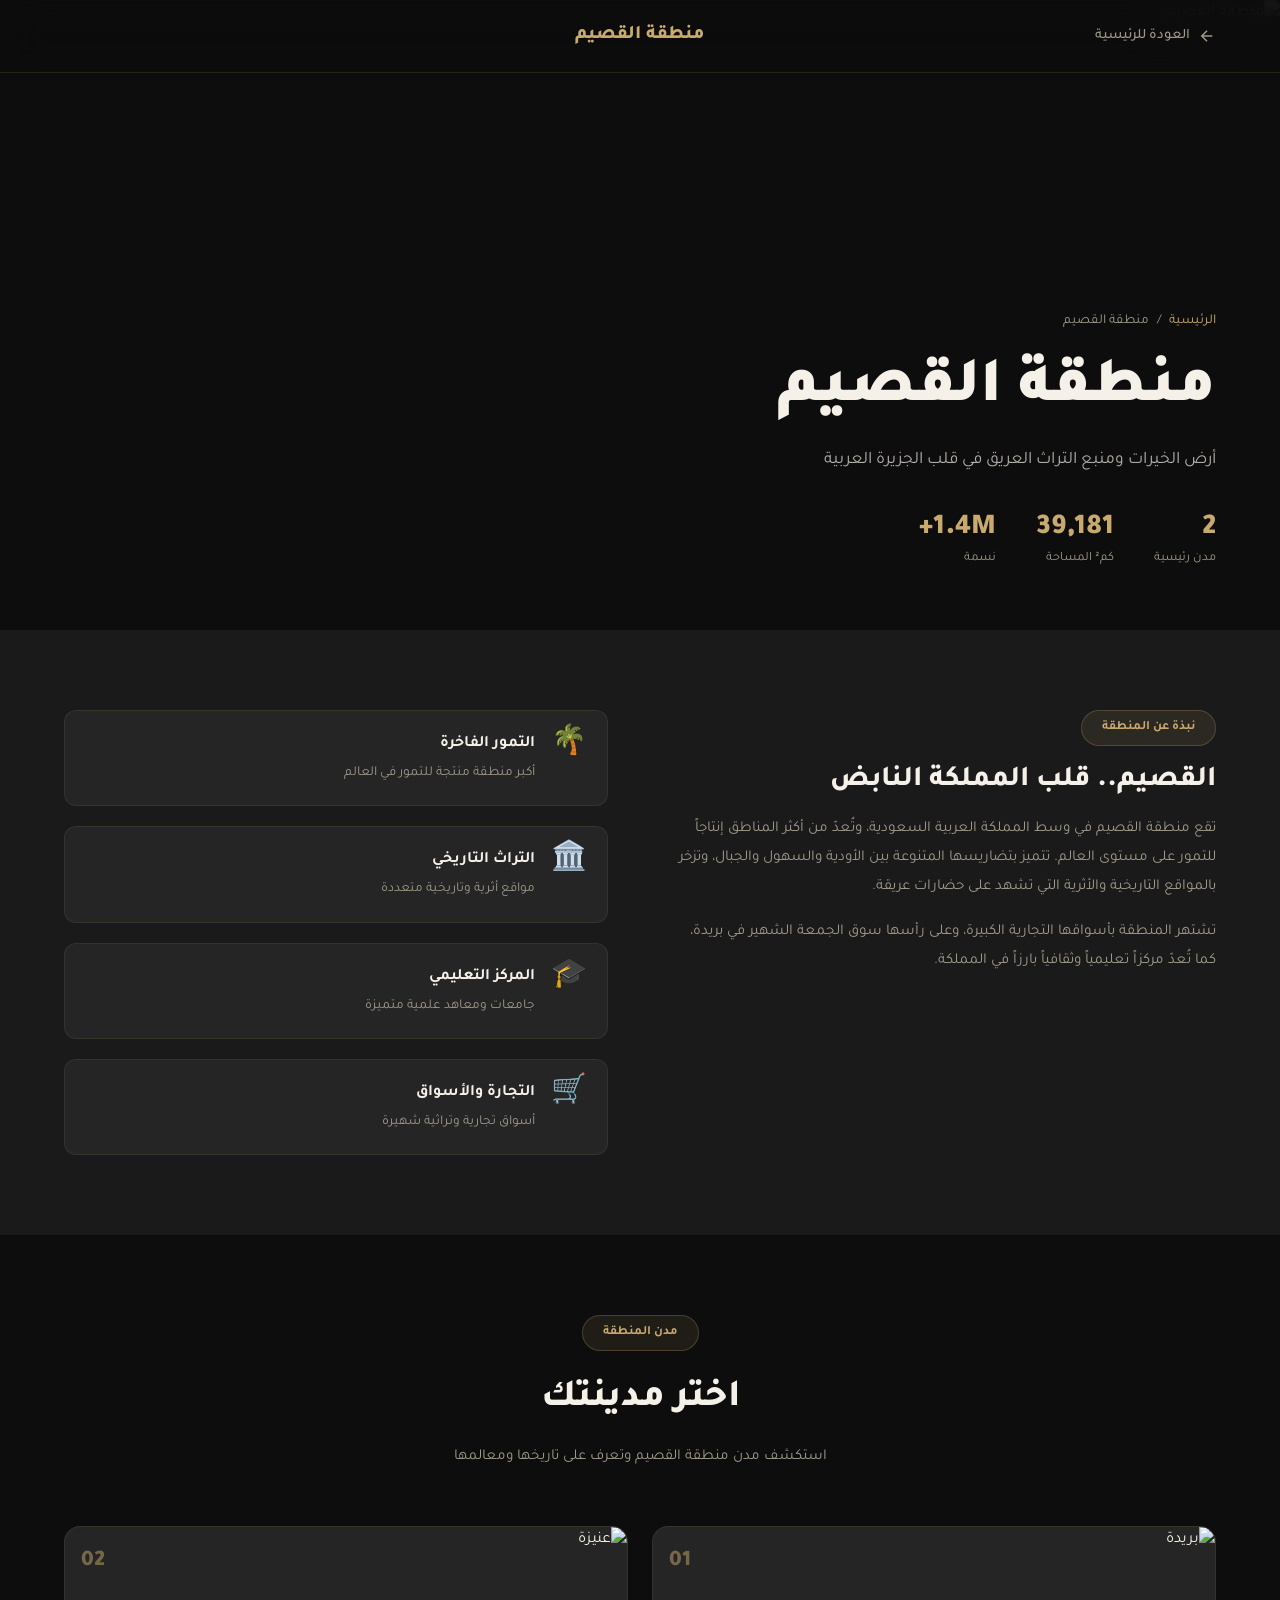
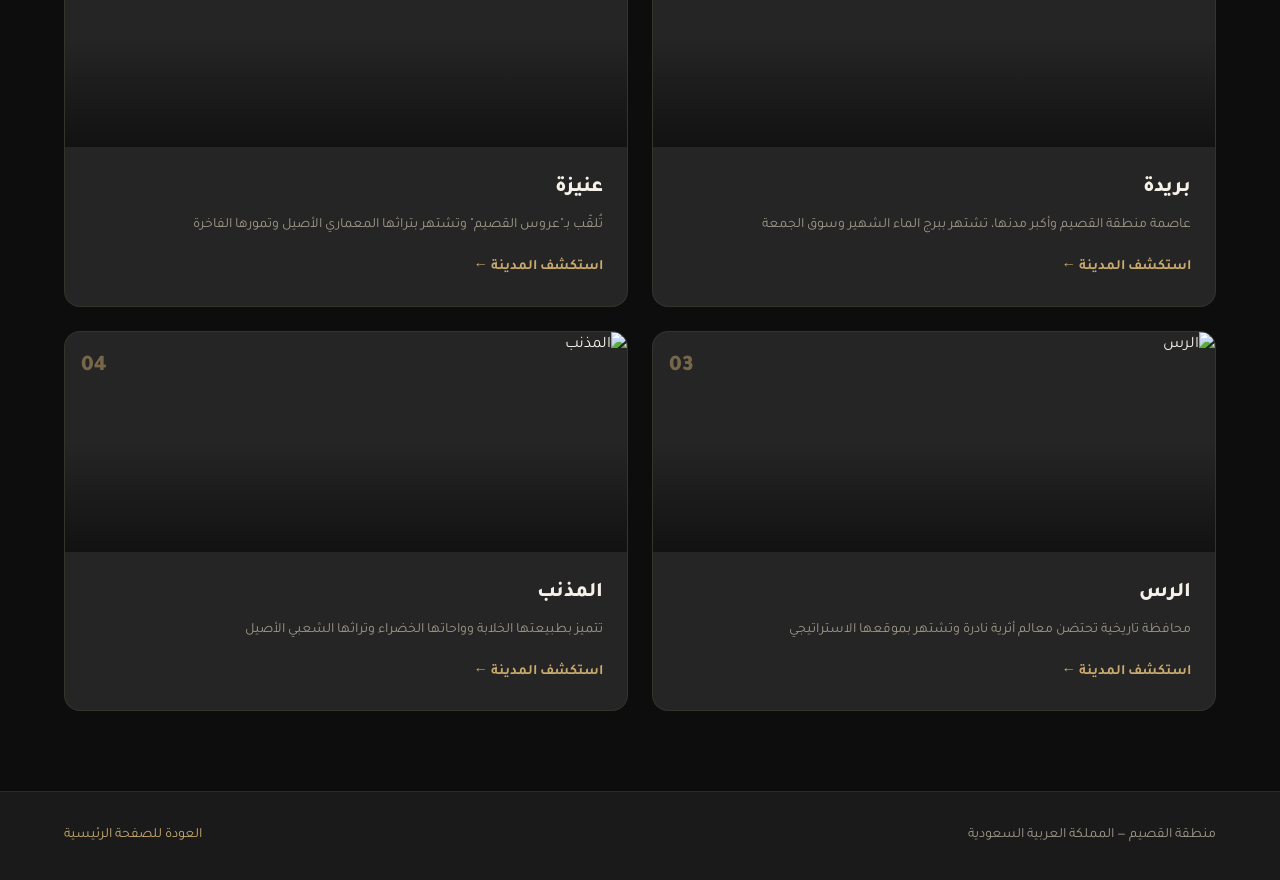
==== index.html @ 9f779dbe "Add files via upload" ====
<!DOCTYPE html>
<html lang="ar" dir="rtl">
<head>
    <meta charset="UTF-8">
    <meta name="viewport" content="width=device-width, initial-scale=1.0">
    <title>منطقة القصيم - مدن القصيم</title>
    <link rel="stylesheet" href="qassim.css">
    <link href="https://fonts.googleapis.com/css2?family=Tajawal:wght@300;400;500;700;800;900&display=swap" rel="stylesheet">
</head>
<body>

    <!-- Header -->
    <header class="site-header">
        <div class="header-content">
            <a href="../index.html" class="back-btn">
                <svg viewBox="0 0 24 24" fill="none" stroke="currentColor" stroke-width="2">
                    <path d="M5 12h14M12 5l7 7-7 7"/>
                </svg>
                العودة للرئيسية
            </a>
            <div class="logo-text">
                <h1>منطقة القصيم</h1>
            </div>
            <div class="header-spacer"></div>
        </div>
    </header>

    <!-- Hero -->
    <section class="region-hero">
        <div class="hero-bg">
            <img src="../images/qassim.jpg" alt="منطقة القصيم">
            <div class="hero-overlay"></div>
        </div>
        <div class="hero-content">
            <div class="breadcrumb">
                <a href="../index.html">الرئيسية</a>
                <span>/</span>
                <span>منطقة القصيم</span>
            </div>
            <h2>منطقة القصيم</h2>
            <p>أرض الخيرات ومنبع التراث العريق في قلب الجزيرة العربية</p>
            <div class="hero-stats">
                <div class="hero-stat">
                    <span class="num">4</span>
                    <span class="label">مدن رئيسية</span>
                </div>
                <div class="hero-stat">
                    <span class="num">58,046</span>
                    <span class="label">كم² المساحة</span>
                </div>
                <div class="hero-stat">
                    <span class="num">1.4M+</span>
                    <span class="label">نسمة</span>
                </div>
            </div>
        </div>
    </section>

    <!-- About Region -->
    <section class="about-region">
        <div class="container">
            <div class="about-content">
                <div class="about-text">
                    <span class="tag">نبذة عن المنطقة</span>
                    <h3>القصيم.. قلب المملكة النابض</h3>
                    <p>تقع منطقة القصيم في وسط المملكة العربية السعودية، وتُعدّ من أكثر المناطق إنتاجاً للتمور على مستوى العالم. تتميز بتضاريسها المتنوعة بين الأودية والسهول والجبال، وتزخر بالمواقع التاريخية والأثرية التي تشهد على حضارات عريقة.</p>
                    <p>تشتهر المنطقة بأسواقها التجارية الكبيرة، وعلى رأسها سوق الجمعة الشهير في بريدة، كما تُعدّ مركزاً تعليمياً وثقافياً بارزاً في المملكة.</p>
                </div>
                <div class="about-features">
                    <div class="feature-item">
                        <div class="feature-icon">🌴</div>
                        <div>
                            <h4>التمور الفاخرة</h4>
                            <p>أكبر منطقة منتجة للتمور في العالم</p>
                        </div>
                    </div>
                    <div class="feature-item">
                        <div class="feature-icon">🏛️</div>
                        <div>
                            <h4>التراث التاريخي</h4>
                            <p>مواقع أثرية وتاريخية متعددة</p>
                        </div>
                    </div>
                    <div class="feature-item">
                        <div class="feature-icon">🎓</div>
                        <div>
                            <h4>المركز التعليمي</h4>
                            <p>جامعات ومعاهد علمية متميزة</p>
                        </div>
                    </div>
                    <div class="feature-item">
                        <div class="feature-icon">🛒</div>
                        <div>
                            <h4>التجارة والأسواق</h4>
                            <p>أسواق تجارية وتراثية شهيرة</p>
                        </div>
                    </div>
                </div>
            </div>
        </div>
    </section>

    <!-- Cities Section -->
    <section class="cities-section">
        <div class="container">
            <div class="section-header">
                <span class="tag">مدن المنطقة</span>
                <h3>اختر مدينتك</h3>
                <p>استكشف مدن منطقة القصيم وتعرف على تاريخها ومعالمها</p>
            </div>
            <div class="cities-grid">

                <!-- بريدة -->
                <a href="buraidah.html" class="city-card">
                    <div class="city-img-wrap">
                        <img src="../images/buraidah.jpg" alt="بريدة">
                        <div class="city-overlay"></div>
                        <div class="city-num">01</div>
                    </div>
                    <div class="city-info">
                        <h4>بريدة</h4>
                        <p>عاصمة منطقة القصيم وأكبر مدنها، تشتهر ببرج الماء الشهير وسوق الجمعة</p>
                        <span class="explore-link">استكشف المدينة ←</span>
                    </div>
                </a>

                <!-- عنيزة -->
                <a href="unaizah.html" class="city-card">
                    <div class="city-img-wrap">
                        <img src="../images/unaizah.jpg" alt="عنيزة">
                        <div class="city-overlay"></div>
                        <div class="city-num">02</div>
                    </div>
                    <div class="city-info">
                        <h4>عنيزة</h4>
                        <p>تُلقّب بـ"عروس القصيم" وتشتهر بتراثها المعماري الأصيل وتمورها الفاخرة</p>
                        <span class="explore-link">استكشف المدينة ←</span>
                    </div>
                </a>

                <!-- الرس -->
                <a href="alrass.html" class="city-card">
                    <div class="city-img-wrap">
                        <img src="../images/alrass.jpg" alt="الرس">
                        <div class="city-overlay"></div>
                        <div class="city-num">03</div>
                    </div>
                    <div class="city-info">
                        <h4>الرس</h4>
                        <p>محافظة تاريخية تحتضن معالم أثرية نادرة وتشتهر بموقعها الاستراتيجي</p>
                        <span class="explore-link">استكشف المدينة ←</span>
                    </div>
                </a>

                <!-- المذنب -->
                <a href="almithnab.html" class="city-card">
                    <div class="city-img-wrap">
                        <img src="../images/almithnab.jpg" alt="المذنب">
                        <div class="city-overlay"></div>
                        <div class="city-num">04</div>
                    </div>
                    <div class="city-info">
                        <h4>المذنب</h4>
                        <p>تتميز بطبيعتها الخلابة وواحاتها الخضراء وتراثها الشعبي الأصيل</p>
                        <span class="explore-link">استكشف المدينة ←</span>
                    </div>
                </a>

            </div>
        </div>
    </section>

    <!-- Footer -->
    <footer class="page-footer">
        <div class="container">
            <p>منطقة القصيم &mdash; المملكة العربية السعودية</p>
            <a href="../index.html">العودة للصفحة الرئيسية</a>
        </div>
    </footer>

    <script src="qassim.js"></script>
</body>
</html>
---- qassim.css ----
/* ===== المتغيرات والأساسيات ===== */
@import url('https://fonts.googleapis.com/css2?family=Tajawal:wght@300;400;500;700;800;900&display=swap');

:root {
    --gold: #c8a96e;
    --gold-light: #e8c98e;
    --gold-dark: #a07840;
    --dark: #0d0d0d;
    --dark-2: #1a1a1a;
    --dark-3: #252525;
    --dark-4: #2e2e2e;
    --text-light: #f5f0e8;
    --text-muted: #a0998a;
    --green: #4a7c59;
    --green-light: #6aad7e;
    --white: #ffffff;
    --shadow: 0 20px 60px rgba(0,0,0,0.4);
    --radius: 16px;
    --transition: all 0.4s cubic-bezier(0.25, 0.8, 0.25, 1);
}

*, *::before, *::after { margin: 0; padding: 0; box-sizing: border-box; }
html { scroll-behavior: smooth; }

body {
    font-family: 'Tajawal', sans-serif;
    background-color: var(--dark);
    color: var(--text-light);
    direction: rtl;
    overflow-x: hidden;
    line-height: 1.7;
}

a { text-decoration: none; color: inherit; }
img { max-width: 100%; display: block; }
.container { max-width: 1200px; margin: 0 auto; padding: 0 24px; }

/* ===== الهيدر ===== */
.site-header {
    position: fixed;
    top: 0; right: 0; left: 0;
    z-index: 1000;
    background: rgba(13,13,13,0.92);
    backdrop-filter: blur(20px);
    border-bottom: 1px solid rgba(200,169,110,0.15);
}

.header-content {
    max-width: 1200px;
    margin: 0 auto;
    padding: 0 24px;
    display: flex;
    align-items: center;
    justify-content: space-between;
    height: 72px;
}

.back-btn {
    display: flex;
    align-items: center;
    gap: 8px;
    color: var(--text-muted);
    font-size: 0.9rem;
    font-weight: 500;
    transition: var(--transition);
}

.back-btn svg {
    width: 18px; height: 18px;
    transform: rotate(180deg);
}

.back-btn:hover { color: var(--gold); }

.logo-text h1 {
    font-size: 1.2rem;
    font-weight: 800;
    color: var(--gold);
}

.header-spacer { width: 120px; }

/* ===== هيرو المنطقة ===== */
.region-hero {
    position: relative;
    min-height: 70vh;
    display: flex;
    align-items: flex-end;
    padding-bottom: 60px;
    overflow: hidden;
}

.hero-bg {
    position: absolute;
    inset: 0;
}

.hero-bg img {
    width: 100%;
    height: 100%;
    object-fit: cover;
}

.hero-overlay {
    position: absolute;
    inset: 0;
    background: linear-gradient(to bottom, rgba(13,13,13,0.3) 0%, rgba(13,13,13,0.85) 100%);
}

.hero-content {
    position: relative;
    z-index: 1;
    max-width: 1200px;
    margin: 0 auto;
    padding: 80px 24px 0;
    width: 100%;
}

.breadcrumb {
    display: flex;
    align-items: center;
    gap: 8px;
    font-size: 0.85rem;
    color: var(--text-muted);
    margin-bottom: 20px;
}

.breadcrumb a { color: var(--gold); }
.breadcrumb a:hover { text-decoration: underline; }

.hero-content h2 {
    font-size: clamp(2.5rem, 5vw, 4rem);
    font-weight: 900;
    color: var(--text-light);
    margin-bottom: 16px;
    line-height: 1.2;
}

.hero-content p {
    font-size: 1.1rem;
    color: rgba(245,240,232,0.7);
    margin-bottom: 40px;
    max-width: 500px;
}

.hero-stats {
    display: flex;
    gap: 40px;
}

.hero-stat {
    display: flex;
    flex-direction: column;
    gap: 4px;
}

.hero-stat .num {
    font-size: 1.8rem;
    font-weight: 900;
    color: var(--gold);
    line-height: 1;
}

.hero-stat .label {
    font-size: 0.8rem;
    color: var(--text-muted);
}

/* ===== عن المنطقة ===== */
.about-region {
    padding: 80px 0;
    background: var(--dark-2);
}

.about-content {
    display: grid;
    grid-template-columns: 1fr 1fr;
    gap: 64px;
    align-items: start;
}

.tag {
    display: inline-block;
    background: rgba(200,169,110,0.1);
    border: 1px solid rgba(200,169,110,0.25);
    color: var(--gold);
    font-size: 0.8rem;
    font-weight: 600;
    padding: 6px 20px;
    border-radius: 50px;
    margin-bottom: 16px;
}

.about-text h3 {
    font-size: 1.8rem;
    font-weight: 800;
    color: var(--text-light);
    margin-bottom: 16px;
    line-height: 1.3;
}

.about-text p {
    font-size: 0.95rem;
    color: var(--text-muted);
    line-height: 1.9;
    margin-bottom: 16px;
}

.about-features {
    display: flex;
    flex-direction: column;
    gap: 20px;
}

.feature-item {
    display: flex;
    align-items: flex-start;
    gap: 16px;
    background: var(--dark-3);
    border: 1px solid rgba(200,169,110,0.1);
    border-radius: 12px;
    padding: 20px;
    transition: var(--transition);
}

.feature-item:hover {
    border-color: rgba(200,169,110,0.3);
    transform: translateX(-4px);
}

.feature-icon {
    font-size: 1.8rem;
    line-height: 1;
    flex-shrink: 0;
}

.feature-item h4 {
    font-size: 1rem;
    font-weight: 700;
    color: var(--text-light);
    margin-bottom: 4px;
}

.feature-item p {
    font-size: 0.85rem;
    color: var(--text-muted);
}

/* ===== قسم المدن ===== */
.cities-section {
    padding: 80px 0;
    background: var(--dark);
}

.section-header {
    text-align: center;
    margin-bottom: 56px;
}

.section-header h3 {
    font-size: clamp(1.6rem, 3vw, 2.4rem);
    font-weight: 800;
    color: var(--text-light);
    margin-bottom: 12px;
}

.section-header p {
    font-size: 0.95rem;
    color: var(--text-muted);
    max-width: 500px;
    margin: 0 auto;
}

.cities-grid {
    display: grid;
    grid-template-columns: repeat(2, 1fr);
    gap: 24px;
}

.city-card {
    background: var(--dark-3);
    border-radius: var(--radius);
    overflow: hidden;
    border: 1px solid rgba(200,169,110,0.1);
    transition: var(--transition);
    display: block;
}

.city-card:hover {
    transform: translateY(-6px);
    border-color: rgba(200,169,110,0.35);
    box-shadow: 0 20px 60px rgba(0,0,0,0.4);
}

.city-img-wrap {
    position: relative;
    height: 220px;
    overflow: hidden;
}

.city-img-wrap img {
    width: 100%;
    height: 100%;
    object-fit: cover;
    transition: transform 0.6s ease;
}

.city-card:hover .city-img-wrap img {
    transform: scale(1.08);
}

.city-overlay {
    position: absolute;
    inset: 0;
    background: linear-gradient(to bottom, transparent 50%, rgba(13,13,13,0.8) 100%);
}

.city-num {
    position: absolute;
    top: 16px;
    left: 16px;
    font-size: 1.4rem;
    font-weight: 900;
    color: rgba(200,169,110,0.5);
    font-family: 'Tajawal', sans-serif;
}

.city-info {
    padding: 24px;
}

.city-info h4 {
    font-size: 1.3rem;
    font-weight: 800;
    color: var(--text-light);
    margin-bottom: 8px;
}

.city-info p {
    font-size: 0.88rem;
    color: var(--text-muted);
    line-height: 1.7;
    margin-bottom: 16px;
}

.explore-link {
    font-size: 0.9rem;
    font-weight: 700;
    color: var(--gold);
    transition: var(--transition);
}

.city-card:hover .explore-link {
    letter-spacing: 0.5px;
}

/* ===== صفحة المدينة الفردية ===== */
.city-hero {
    position: relative;
    min-height: 60vh;
    display: flex;
    align-items: flex-end;
    padding-bottom: 60px;
    overflow: hidden;
}

.city-hero .hero-bg { position: absolute; inset: 0; }
.city-hero .hero-bg img { width: 100%; height: 100%; object-fit: cover; }
.city-hero .hero-overlay {
    position: absolute; inset: 0;
    background: linear-gradient(to bottom, rgba(13,13,13,0.2) 0%, rgba(13,13,13,0.88) 100%);
}

.city-hero-content {
    position: relative;
    z-index: 1;
    max-width: 1200px;
    margin: 0 auto;
    padding: 80px 24px 0;
    width: 100%;
}

.city-hero-content h2 {
    font-size: clamp(2.5rem, 5vw, 4.5rem);
    font-weight: 900;
    color: var(--text-light);
    margin-bottom: 12px;
}

.city-hero-content .subtitle {
    font-size: 1.1rem;
    color: rgba(245,240,232,0.65);
    margin-bottom: 32px;
}

.city-tags {
    display: flex;
    flex-wrap: wrap;
    gap: 10px;
}

.city-tag-item {
    background: rgba(200,169,110,0.15);
    border: 1px solid rgba(200,169,110,0.3);
    color: var(--gold);
    font-size: 0.82rem;
    font-weight: 600;
    padding: 6px 16px;
    border-radius: 50px;
}

/* ===== محتوى المدينة ===== */
.city-content {
    padding: 80px 0;
    background: var(--dark-2);
}

.content-grid {
    display: grid;
    grid-template-columns: 2fr 1fr;
    gap: 48px;
    align-items: start;
}

.content-main h3 {
    font-size: 1.6rem;
    font-weight: 800;
    color: var(--text-light);
    margin-bottom: 16px;
    padding-bottom: 16px;
    border-bottom: 1px solid rgba(200,169,110,0.15);
}

.content-main p {
    font-size: 0.95rem;
    color: var(--text-muted);
    line-height: 1.9;
    margin-bottom: 20px;
}

.info-card {
    background: var(--dark-3);
    border: 1px solid rgba(200,169,110,0.12);
    border-radius: var(--radius);
    padding: 28px;
    margin-bottom: 20px;
}

.info-card h4 {
    font-size: 1rem;
    font-weight: 700;
    color: var(--gold);
    margin-bottom: 16px;
    display: flex;
    align-items: center;
    gap: 8px;
}

.info-row {
    display: flex;
    justify-content: space-between;
    align-items: center;
    padding: 10px 0;
    border-bottom: 1px solid rgba(255,255,255,0.05);
    font-size: 0.88rem;
}

.info-row:last-child { border-bottom: none; }
.info-row .label { color: var(--text-muted); }
.info-row .value { color: var(--text-light); font-weight: 600; }

/* ===== معالم المدينة ===== */
.landmarks-section {
    padding: 80px 0;
    background: var(--dark);
}

.landmarks-grid {
    display: grid;
    grid-template-columns: repeat(3, 1fr);
    gap: 20px;
}

.landmark-card {
    background: var(--dark-3);
    border: 1px solid rgba(200,169,110,0.1);
    border-radius: 12px;
    padding: 24px;
    transition: var(--transition);
    text-align: center;
}

.landmark-card:hover {
    border-color: rgba(200,169,110,0.3);
    transform: translateY(-4px);
}

.landmark-icon {
    font-size: 2.4rem;
    margin-bottom: 12px;
}

.landmark-card h5 {
    font-size: 1rem;
    font-weight: 700;
    color: var(--text-light);
    margin-bottom: 8px;
}

.landmark-card p {
    font-size: 0.82rem;
    color: var(--text-muted);
    line-height: 1.6;
}

/* ===== الفوتر ===== */
.page-footer {
    background: var(--dark-2);
    border-top: 1px solid rgba(200,169,110,0.1);
    padding: 32px 0;
}

.page-footer .container {
    display: flex;
    align-items: center;
    justify-content: space-between;
}

.page-footer p {
    font-size: 0.88rem;
    color: var(--text-muted);
}

.page-footer a {
    font-size: 0.88rem;
    color: var(--gold);
    transition: var(--transition);
}

.page-footer a:hover { text-decoration: underline; }

/* ===== التجاوب ===== */
@media (max-width: 900px) {
    .about-content { grid-template-columns: 1fr; gap: 40px; }
    .cities-grid { grid-template-columns: 1fr; }
    .content-grid { grid-template-columns: 1fr; }
    .landmarks-grid { grid-template-columns: repeat(2, 1fr); }
}

@media (max-width: 600px) {
    .hero-stats { gap: 24px; }
    .landmarks-grid { grid-template-columns: 1fr; }
    .page-footer .container { flex-direction: column; gap: 12px; text-align: center; }
}
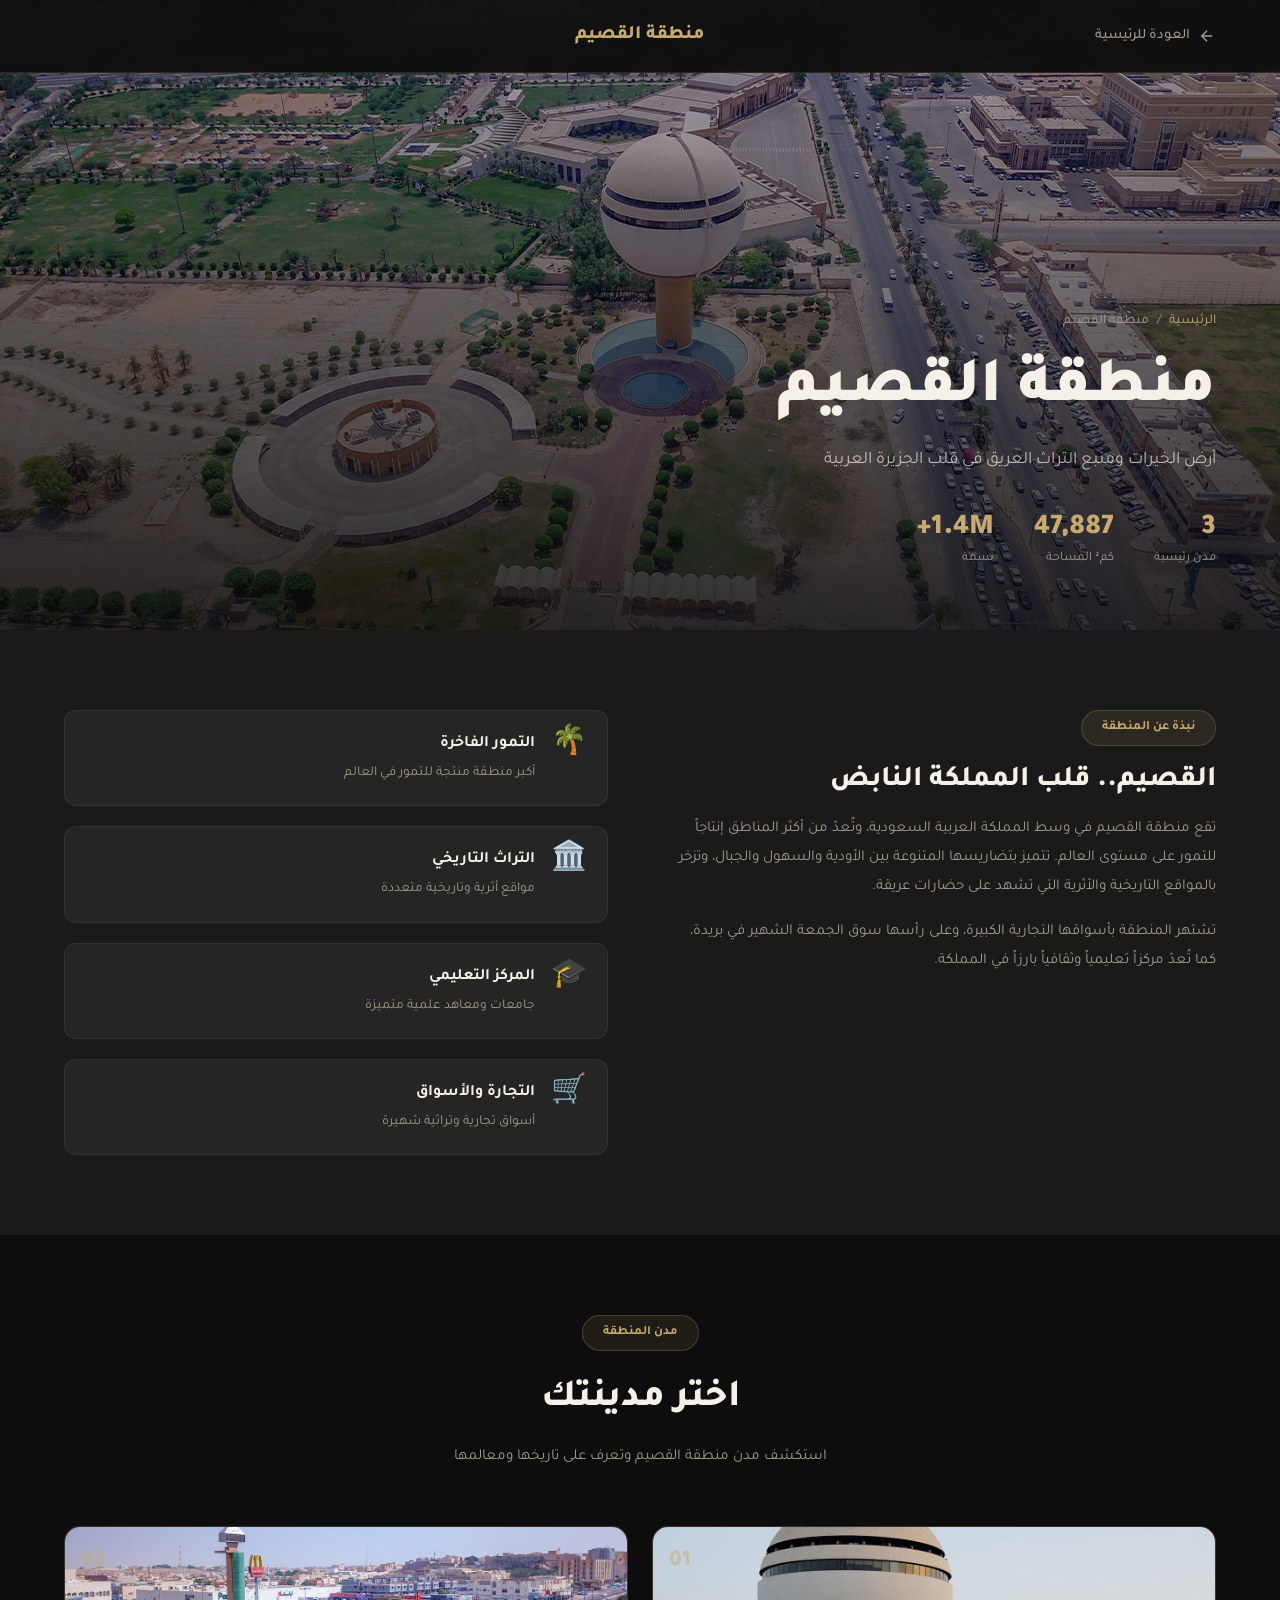
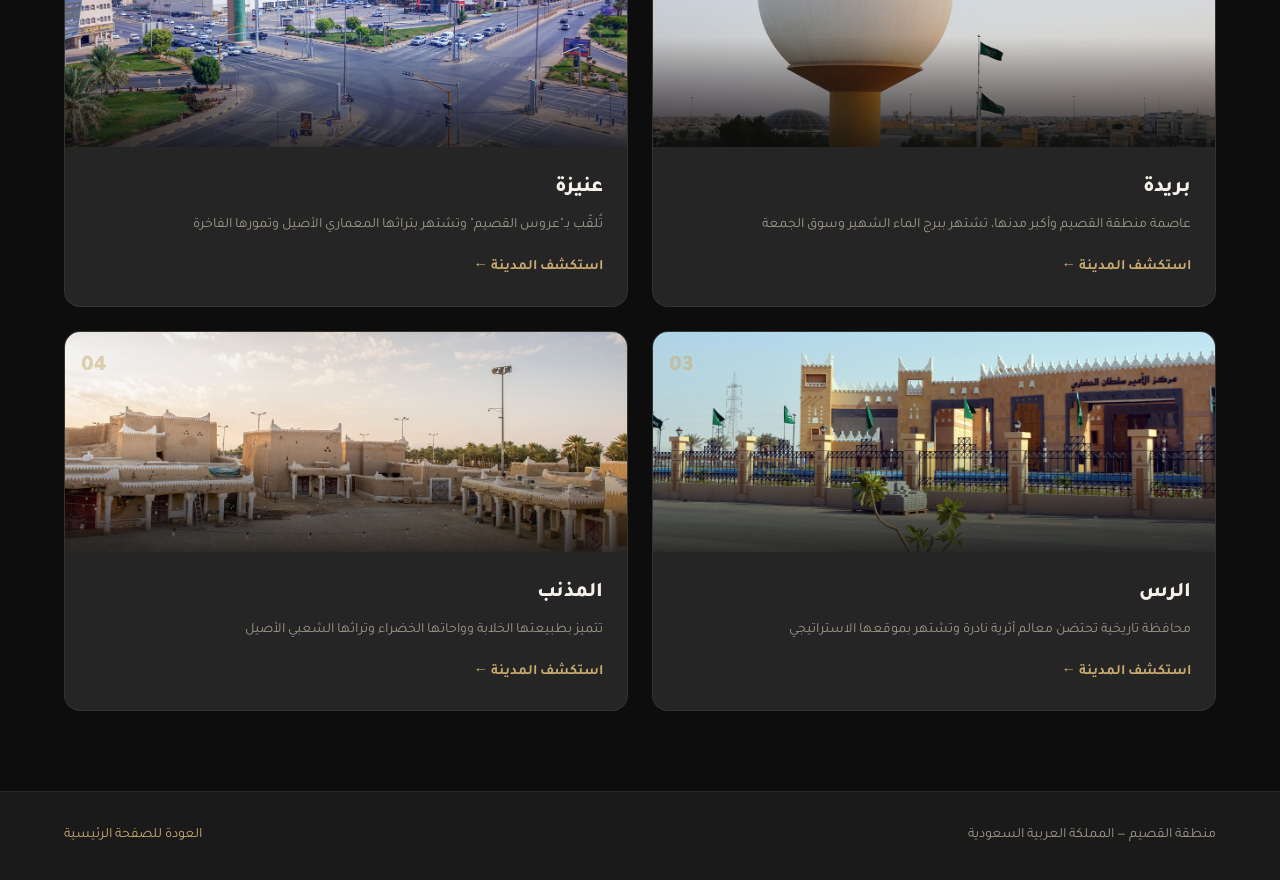
==== commit 72daf78b: "Update index.html" ====
--- a/index.html
+++ b/index.html
@@ -12,7 +12,7 @@
     <!-- Header -->
     <header class="site-header">
         <div class="header-content">
-            <a href="../index.html" class="back-btn">
+            <a href="index.html" class="back-btn">
                 <svg viewBox="0 0 24 24" fill="none" stroke="currentColor" stroke-width="2">
                     <path d="M5 12h14M12 5l7 7-7 7"/>
                 </svg>
@@ -28,12 +28,12 @@
     <!-- Hero -->
     <section class="region-hero">
         <div class="hero-bg">
-            <img src="../images/qassim.jpg" alt="منطقة القصيم">
+            <img src="qassim.jpg" alt="منطقة القصيم">
             <div class="hero-overlay"></div>
         </div>
         <div class="hero-content">
             <div class="breadcrumb">
-                <a href="../index.html">الرئيسية</a>
+                <a href="index.html">الرئيسية</a>
                 <span>/</span>
                 <span>منطقة القصيم</span>
             </div>
@@ -113,7 +113,7 @@
                 <!-- بريدة -->
                 <a href="buraidah.html" class="city-card">
                     <div class="city-img-wrap">
-                        <img src="../images/buraidah.jpg" alt="بريدة">
+                        <img src="buraidah.jpg" alt="بريدة">
                         <div class="city-overlay"></div>
                         <div class="city-num">01</div>
                     </div>
@@ -127,7 +127,7 @@
                 <!-- عنيزة -->
                 <a href="unaizah.html" class="city-card">
                     <div class="city-img-wrap">
-                        <img src="../images/unaizah.jpg" alt="عنيزة">
+                        <img src="unaizah.jpg" alt="عنيزة">
                         <div class="city-overlay"></div>
                         <div class="city-num">02</div>
                     </div>
@@ -141,7 +141,7 @@
                 <!-- الرس -->
                 <a href="alrass.html" class="city-card">
                     <div class="city-img-wrap">
-                        <img src="../images/alrass.jpg" alt="الرس">
+                        <img src="alrass.jpg" alt="الرس">
                         <div class="city-overlay"></div>
                         <div class="city-num">03</div>
                     </div>
@@ -155,7 +155,7 @@
                 <!-- المذنب -->
                 <a href="almithnab.html" class="city-card">
                     <div class="city-img-wrap">
-                        <img src="../images/almithnab.jpg" alt="المذنب">
+                        <img src="almithnab.jpg" alt="المذنب">
                         <div class="city-overlay"></div>
                         <div class="city-num">04</div>
                     </div>
@@ -174,7 +174,7 @@
     <footer class="page-footer">
         <div class="container">
             <p>منطقة القصيم &mdash; المملكة العربية السعودية</p>
-            <a href="../index.html">العودة للصفحة الرئيسية</a>
+            <a href="index.html">العودة للصفحة الرئيسية</a>
         </div>
     </footer>
 
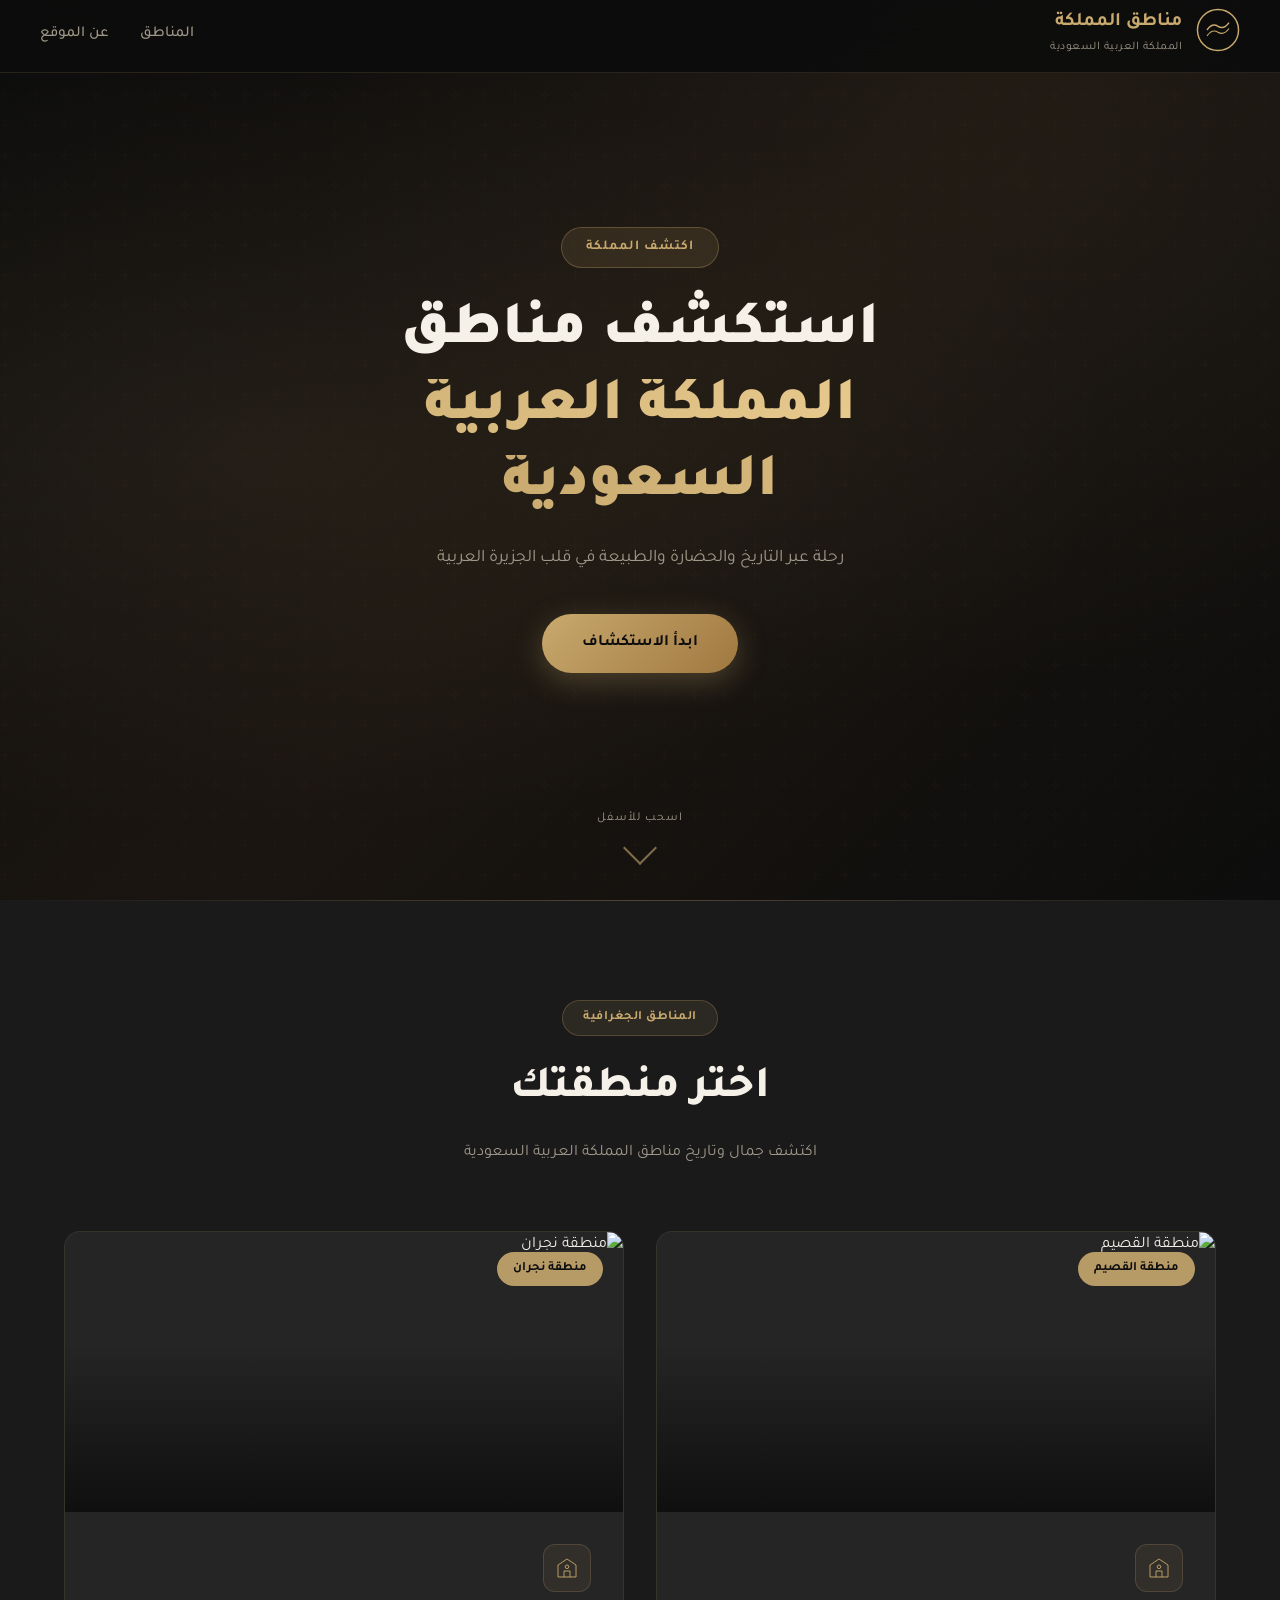
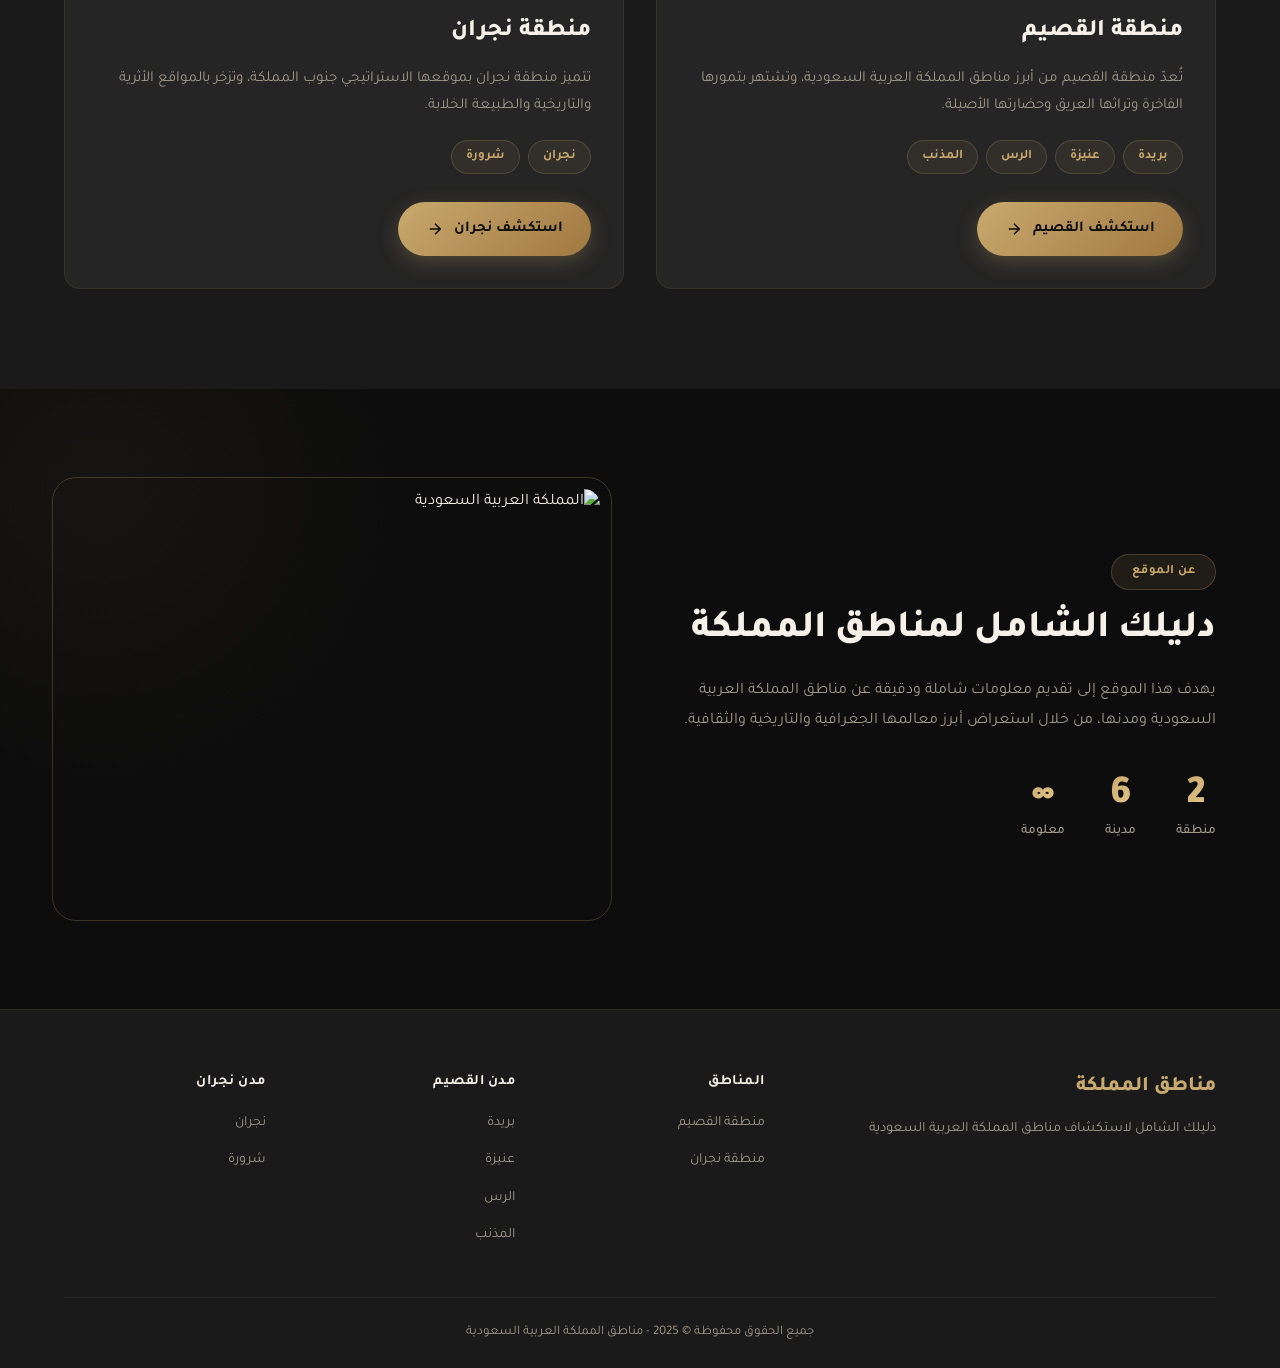
==== commit 74204ee8: "Add files via upload" ====
--- a/index.html
+++ b/index.html
@@ -3,181 +3,197 @@
 <head>
     <meta charset="UTF-8">
     <meta name="viewport" content="width=device-width, initial-scale=1.0">
-    <title>منطقة القصيم - مدن القصيم</title>
-    <link rel="stylesheet" href="qassim.css">
+    <title>مناطق المملكة العربية السعودية</title>
+    <link rel="stylesheet" href="style.css">
     <link href="https://fonts.googleapis.com/css2?family=Tajawal:wght@300;400;500;700;800;900&display=swap" rel="stylesheet">
 </head>
 <body>
 
     <!-- Header -->
     <header class="site-header">
-        <div class="header-content">
-            <a href="index.html" class="back-btn">
-                <svg viewBox="0 0 24 24" fill="none" stroke="currentColor" stroke-width="2">
-                    <path d="M5 12h14M12 5l7 7-7 7"/>
-                </svg>
-                العودة للرئيسية
-            </a>
-            <div class="logo-text">
-                <h1>منطقة القصيم</h1>
+        <div class="header-overlay">
+            <div class="header-content">
+                <div class="logo-area">
+                    <div class="logo-icon">
+                        <svg viewBox="0 0 60 60" fill="none" xmlns="http://www.w3.org/2000/svg">
+                            <circle cx="30" cy="30" r="28" stroke="#c8a96e" stroke-width="2"/>
+                            <path d="M15 30 Q22 20 30 25 Q38 30 45 20" stroke="#c8a96e" stroke-width="2" fill="none"/>
+                            <path d="M15 38 Q22 28 30 33 Q38 38 45 28" stroke="#c8a96e" stroke-width="1.5" fill="none"/>
+                        </svg>
+                    </div>
+                    <div class="logo-text">
+                        <h1>مناطق المملكة</h1>
+                        <span>المملكة العربية السعودية</span>
+                    </div>
+                </div>
+                <nav class="main-nav">
+                    <a href="#regions">المناطق</a>
+                    <a href="#about">عن الموقع</a>
+                </nav>
             </div>
-            <div class="header-spacer"></div>
         </div>
     </header>
 
-    <!-- Hero -->
-    <section class="region-hero">
-        <div class="hero-bg">
-            <img src="qassim.jpg" alt="منطقة القصيم">
-            <div class="hero-overlay"></div>
+    <!-- Hero Section -->
+    <section class="hero">
+        <div class="hero-bg"></div>
+        <div class="hero-content">
+            <div class="hero-badge">اكتشف المملكة</div>
+            <h2 class="hero-title">استكشف مناطق<br><span class="highlight">المملكة العربية السعودية</span></h2>
+            <p class="hero-subtitle">رحلة عبر التاريخ والحضارة والطبيعة في قلب الجزيرة العربية</p>
+            <a href="#regions" class="hero-btn">ابدأ الاستكشاف</a>
         </div>
-        <div class="hero-content">
-            <div class="breadcrumb">
-                <a href="index.html">الرئيسية</a>
-                <span>/</span>
-                <span>منطقة القصيم</span>
+        <div class="hero-scroll">
+            <span>اسحب للأسفل</span>
+            <div class="scroll-arrow"></div>
+        </div>
+    </section>
+
+    <!-- Regions Section -->
+    <section class="regions-section" id="regions">
+        <div class="container">
+            <div class="section-header">
+                <span class="section-tag">المناطق الجغرافية</span>
+                <h2>اختر منطقتك</h2>
+                <p>اكتشف جمال وتاريخ مناطق المملكة العربية السعودية</p>
             </div>
-            <h2>منطقة القصيم</h2>
-            <p>أرض الخيرات ومنبع التراث العريق في قلب الجزيرة العربية</p>
-            <div class="hero-stats">
-                <div class="hero-stat">
-                    <span class="num">4</span>
-                    <span class="label">مدن رئيسية</span>
+
+            <div class="regions-grid">
+
+                <!-- القصيم -->
+                <div class="region-card" id="qassim-card">
+                    <div class="card-image-wrapper">
+                        <img src="images/qassim.jpg" alt="منطقة القصيم" class="card-image">
+                        <div class="card-overlay"></div>
+                        <div class="region-badge">منطقة القصيم</div>
+                    </div>
+                    <div class="card-body">
+                        <div class="card-icon">
+                            <svg viewBox="0 0 40 40" fill="none">
+                                <path d="M20 5 L35 15 L35 35 L5 35 L5 15 Z" stroke="#c8a96e" stroke-width="1.5" fill="none"/>
+                                <path d="M15 35 L15 25 L25 25 L25 35" stroke="#c8a96e" stroke-width="1.5" fill="none"/>
+                                <circle cx="20" cy="18" r="3" stroke="#c8a96e" stroke-width="1.5" fill="none"/>
+                            </svg>
+                        </div>
+                        <h3>منطقة القصيم</h3>
+                        <p>تُعدّ منطقة القصيم من أبرز مناطق المملكة العربية السعودية، وتشتهر بتمورها الفاخرة وتراثها العريق وحضارتها الأصيلة.</p>
+                        <div class="cities-preview">
+                            <span class="city-tag">بريدة</span>
+                            <span class="city-tag">عنيزة</span>
+                            <span class="city-tag">الرس</span>
+                            <span class="city-tag">المذنب</span>
+                        </div>
+                        <a href="qassim/index.html" class="card-btn">
+                            استكشف القصيم
+                            <svg viewBox="0 0 24 24" fill="none" stroke="currentColor" stroke-width="2">
+                                <path d="M19 12H5M12 5l-7 7 7 7"/>
+                            </svg>
+                        </a>
+                    </div>
                 </div>
-                <div class="hero-stat">
-                    <span class="num">58,046</span>
-                    <span class="label">كم² المساحة</span>
+
+                <!-- نجران -->
+                <div class="region-card" id="najran-card">
+                    <div class="card-image-wrapper">
+                        <img src="images/najran_region.jpg" alt="منطقة نجران" class="card-image">
+                        <div class="card-overlay"></div>
+                        <div class="region-badge">منطقة نجران</div>
+                    </div>
+                    <div class="card-body">
+                        <div class="card-icon">
+                            <svg viewBox="0 0 40 40" fill="none">
+                                <path d="M20 5 L35 15 L35 35 L5 35 L5 15 Z" stroke="#c8a96e" stroke-width="1.5" fill="none"/>
+                                <path d="M15 35 L15 25 L25 25 L25 35" stroke="#c8a96e" stroke-width="1.5" fill="none"/>
+                                <circle cx="20" cy="18" r="3" stroke="#c8a96e" stroke-width="1.5" fill="none"/>
+                            </svg>
+                        </div>
+                        <h3>منطقة نجران</h3>
+                        <p>تتميز منطقة نجران بموقعها الاستراتيجي جنوب المملكة، وتزخر بالمواقع الأثرية والتاريخية والطبيعة الخلابة.</p>
+                        <div class="cities-preview">
+                            <span class="city-tag">نجران</span>
+                            <span class="city-tag">شرورة</span>
+                        </div>
+                        <a href="najran/index.html" class="card-btn">
+                            استكشف نجران
+                            <svg viewBox="0 0 24 24" fill="none" stroke="currentColor" stroke-width="2">
+                                <path d="M19 12H5M12 5l-7 7 7 7"/>
+                            </svg>
+                        </a>
+                    </div>
                 </div>
-                <div class="hero-stat">
-                    <span class="num">1.4M+</span>
-                    <span class="label">نسمة</span>
+
+            </div>
+        </div>
+    </section>
+
+    <!-- About Section -->
+    <section class="about-section" id="about">
+        <div class="container">
+            <div class="about-grid">
+                <div class="about-text">
+                    <span class="section-tag">عن الموقع</span>
+                    <h2>دليلك الشامل لمناطق المملكة</h2>
+                    <p>يهدف هذا الموقع إلى تقديم معلومات شاملة ودقيقة عن مناطق المملكة العربية السعودية ومدنها، من خلال استعراض أبرز معالمها الجغرافية والتاريخية والثقافية.</p>
+                    <div class="stats-row">
+                        <div class="stat-item">
+                            <span class="stat-num">2</span>
+                            <span class="stat-label">منطقة</span>
+                        </div>
+                        <div class="stat-item">
+                            <span class="stat-num">6</span>
+                            <span class="stat-label">مدينة</span>
+                        </div>
+                        <div class="stat-item">
+                            <span class="stat-num">∞</span>
+                            <span class="stat-label">معلومة</span>
+                        </div>
+                    </div>
+                </div>
+                <div class="about-image">
+                    <img src="images/buraidah.jpg" alt="المملكة العربية السعودية">
+                    <div class="image-frame"></div>
                 </div>
             </div>
         </div>
     </section>
 
-    <!-- About Region -->
-    <section class="about-region">
+    <!-- Footer -->
+    <footer class="site-footer">
         <div class="container">
-            <div class="about-content">
-                <div class="about-text">
-                    <span class="tag">نبذة عن المنطقة</span>
-                    <h3>القصيم.. قلب المملكة النابض</h3>
-                    <p>تقع منطقة القصيم في وسط المملكة العربية السعودية، وتُعدّ من أكثر المناطق إنتاجاً للتمور على مستوى العالم. تتميز بتضاريسها المتنوعة بين الأودية والسهول والجبال، وتزخر بالمواقع التاريخية والأثرية التي تشهد على حضارات عريقة.</p>
-                    <p>تشتهر المنطقة بأسواقها التجارية الكبيرة، وعلى رأسها سوق الجمعة الشهير في بريدة، كما تُعدّ مركزاً تعليمياً وثقافياً بارزاً في المملكة.</p>
+            <div class="footer-content">
+                <div class="footer-brand">
+                    <h3>مناطق المملكة</h3>
+                    <p>دليلك الشامل لاستكشاف مناطق المملكة العربية السعودية</p>
                 </div>
-                <div class="about-features">
-                    <div class="feature-item">
-                        <div class="feature-icon">🌴</div>
-                        <div>
-                            <h4>التمور الفاخرة</h4>
-                            <p>أكبر منطقة منتجة للتمور في العالم</p>
-                        </div>
-                    </div>
-                    <div class="feature-item">
-                        <div class="feature-icon">🏛️</div>
-                        <div>
-                            <h4>التراث التاريخي</h4>
-                            <p>مواقع أثرية وتاريخية متعددة</p>
-                        </div>
-                    </div>
-                    <div class="feature-item">
-                        <div class="feature-icon">🎓</div>
-                        <div>
-                            <h4>المركز التعليمي</h4>
-                            <p>جامعات ومعاهد علمية متميزة</p>
-                        </div>
-                    </div>
-                    <div class="feature-item">
-                        <div class="feature-icon">🛒</div>
-                        <div>
-                            <h4>التجارة والأسواق</h4>
-                            <p>أسواق تجارية وتراثية شهيرة</p>
-                        </div>
-                    </div>
+                <div class="footer-links">
+                    <h4>المناطق</h4>
+                    <ul>
+                        <li><a href="qassim/index.html">منطقة القصيم</a></li>
+                        <li><a href="najran/index.html">منطقة نجران</a></li>
+                    </ul>
+                </div>
+                <div class="footer-links">
+                    <h4>مدن القصيم</h4>
+                    <ul>
+                        <li><a href="qassim/buraidah.html">بريدة</a></li>
+                        <li><a href="qassim/unaizah.html">عنيزة</a></li>
+                        <li><a href="qassim/alrass.html">الرس</a></li>
+                        <li><a href="qassim/almithnab.html">المذنب</a></li>
+                    </ul>
+                </div>
+                <div class="footer-links">
+                    <h4>مدن نجران</h4>
+                    <ul>
+                        <li><a href="najran/najran-city.html">نجران</a></li>
+                        <li><a href="najran/sharurah.html">شرورة</a></li>
+                    </ul>
                 </div>
             </div>
-        </div>
-    </section>
-
-    <!-- Cities Section -->
-    <section class="cities-section">
-        <div class="container">
-            <div class="section-header">
-                <span class="tag">مدن المنطقة</span>
-                <h3>اختر مدينتك</h3>
-                <p>استكشف مدن منطقة القصيم وتعرف على تاريخها ومعالمها</p>
+            <div class="footer-bottom">
+                <p>جميع الحقوق محفوظة &copy; 2025 - مناطق المملكة العربية السعودية</p>
             </div>
-            <div class="cities-grid">
-
-                <!-- بريدة -->
-                <a href="buraidah.html" class="city-card">
-                    <div class="city-img-wrap">
-                        <img src="buraidah.jpg" alt="بريدة">
-                        <div class="city-overlay"></div>
-                        <div class="city-num">01</div>
-                    </div>
-                    <div class="city-info">
-                        <h4>بريدة</h4>
-                        <p>عاصمة منطقة القصيم وأكبر مدنها، تشتهر ببرج الماء الشهير وسوق الجمعة</p>
-                        <span class="explore-link">استكشف المدينة ←</span>
-                    </div>
-                </a>
-
-                <!-- عنيزة -->
-                <a href="unaizah.html" class="city-card">
-                    <div class="city-img-wrap">
-                        <img src="unaizah.jpg" alt="عنيزة">
-                        <div class="city-overlay"></div>
-                        <div class="city-num">02</div>
-                    </div>
-                    <div class="city-info">
-                        <h4>عنيزة</h4>
-                        <p>تُلقّب بـ"عروس القصيم" وتشتهر بتراثها المعماري الأصيل وتمورها الفاخرة</p>
-                        <span class="explore-link">استكشف المدينة ←</span>
-                    </div>
-                </a>
-
-                <!-- الرس -->
-                <a href="alrass.html" class="city-card">
-                    <div class="city-img-wrap">
-                        <img src="alrass.jpg" alt="الرس">
-                        <div class="city-overlay"></div>
-                        <div class="city-num">03</div>
-                    </div>
-                    <div class="city-info">
-                        <h4>الرس</h4>
-                        <p>محافظة تاريخية تحتضن معالم أثرية نادرة وتشتهر بموقعها الاستراتيجي</p>
-                        <span class="explore-link">استكشف المدينة ←</span>
-                    </div>
-                </a>
-
-                <!-- المذنب -->
-                <a href="almithnab.html" class="city-card">
-                    <div class="city-img-wrap">
-                        <img src="almithnab.jpg" alt="المذنب">
-                        <div class="city-overlay"></div>
-                        <div class="city-num">04</div>
-                    </div>
-                    <div class="city-info">
-                        <h4>المذنب</h4>
-                        <p>تتميز بطبيعتها الخلابة وواحاتها الخضراء وتراثها الشعبي الأصيل</p>
-                        <span class="explore-link">استكشف المدينة ←</span>
-                    </div>
-                </a>
-
-            </div>
-        </div>
-    </section>
-
-    <!-- Footer -->
-    <footer class="page-footer">
-        <div class="container">
-            <p>منطقة القصيم &mdash; المملكة العربية السعودية</p>
-            <a href="index.html">العودة للصفحة الرئيسية</a>
         </div>
     </footer>
 
-    <script src="qassim.js"></script>
 </body>
 </html>
--- a/style.css
+++ b/style.css
@@ -0,0 +1,654 @@
+/* ===== الخطوط والمتغيرات ===== */
+@import url('https://fonts.googleapis.com/css2?family=Tajawal:wght@300;400;500;700;800;900&display=swap');
+
+:root {
+    --gold: #c8a96e;
+    --gold-light: #e8c98e;
+    --gold-dark: #a07840;
+    --dark: #0d0d0d;
+    --dark-2: #1a1a1a;
+    --dark-3: #252525;
+    --dark-4: #2e2e2e;
+    --text-light: #f5f0e8;
+    --text-muted: #a0998a;
+    --white: #ffffff;
+    --shadow: 0 20px 60px rgba(0,0,0,0.4);
+    --radius: 16px;
+    --transition: all 0.4s cubic-bezier(0.25, 0.8, 0.25, 1);
+}
+
+/* ===== إعادة الضبط الأساسية ===== */
+*, *::before, *::after {
+    margin: 0;
+    padding: 0;
+    box-sizing: border-box;
+}
+
+html {
+    scroll-behavior: smooth;
+}
+
+body {
+    font-family: 'Tajawal', sans-serif;
+    background-color: var(--dark);
+    color: var(--text-light);
+    direction: rtl;
+    overflow-x: hidden;
+    line-height: 1.7;
+}
+
+a {
+    text-decoration: none;
+    color: inherit;
+}
+
+img {
+    max-width: 100%;
+    display: block;
+}
+
+.container {
+    max-width: 1200px;
+    margin: 0 auto;
+    padding: 0 24px;
+}
+
+/* ===== الهيدر ===== */
+.site-header {
+    position: fixed;
+    top: 0;
+    right: 0;
+    left: 0;
+    z-index: 1000;
+    background: rgba(13, 13, 13, 0.92);
+    backdrop-filter: blur(20px);
+    border-bottom: 1px solid rgba(200, 169, 110, 0.15);
+}
+
+.header-overlay {
+    padding: 0 24px;
+}
+
+.header-content {
+    max-width: 1200px;
+    margin: 0 auto;
+    display: flex;
+    align-items: center;
+    justify-content: space-between;
+    height: 72px;
+}
+
+.logo-area {
+    display: flex;
+    align-items: center;
+    gap: 14px;
+}
+
+.logo-icon svg {
+    width: 44px;
+    height: 44px;
+}
+
+.logo-text h1 {
+    font-size: 1.2rem;
+    font-weight: 700;
+    color: var(--gold);
+    line-height: 1.2;
+}
+
+.logo-text span {
+    font-size: 0.72rem;
+    color: var(--text-muted);
+    letter-spacing: 0.5px;
+}
+
+.main-nav {
+    display: flex;
+    gap: 32px;
+}
+
+.main-nav a {
+    font-size: 0.95rem;
+    font-weight: 500;
+    color: var(--text-muted);
+    transition: var(--transition);
+    position: relative;
+    padding-bottom: 4px;
+}
+
+.main-nav a::after {
+    content: '';
+    position: absolute;
+    bottom: 0;
+    right: 0;
+    width: 0;
+    height: 1px;
+    background: var(--gold);
+    transition: var(--transition);
+}
+
+.main-nav a:hover {
+    color: var(--gold);
+}
+
+.main-nav a:hover::after {
+    width: 100%;
+}
+
+/* ===== قسم الهيرو ===== */
+.hero {
+    position: relative;
+    min-height: 100vh;
+    display: flex;
+    align-items: center;
+    justify-content: center;
+    overflow: hidden;
+}
+
+.hero-bg {
+    position: absolute;
+    inset: 0;
+    background: 
+        radial-gradient(ellipse at 20% 50%, rgba(200, 169, 110, 0.08) 0%, transparent 60%),
+        radial-gradient(ellipse at 80% 20%, rgba(200, 169, 110, 0.05) 0%, transparent 50%),
+        linear-gradient(135deg, #0d0d0d 0%, #1a1510 50%, #0d0d0d 100%);
+    z-index: 0;
+}
+
+.hero-bg::before {
+    content: '';
+    position: absolute;
+    inset: 0;
+    background-image: 
+        url("data:image/svg+xml,%3Csvg width='60' height='60' viewBox='0 0 60 60' xmlns='http://www.w3.org/2000/svg'%3E%3Cg fill='none' fill-rule='evenodd'%3E%3Cg fill='%23c8a96e' fill-opacity='0.03'%3E%3Cpath d='M36 34v-4h-2v4h-4v2h4v4h2v-4h4v-2h-4zm0-30V0h-2v4h-4v2h4v4h2V6h4V4h-4zM6 34v-4H4v4H0v2h4v4h2v-4h4v-2H6zM6 4V0H4v4H0v2h4v4h2V6h4V4H6z'/%3E%3C/g%3E%3C/g%3E%3C/svg%3E");
+    opacity: 0.5;
+}
+
+.hero-content {
+    position: relative;
+    z-index: 1;
+    text-align: center;
+    max-width: 700px;
+    padding: 0 24px;
+}
+
+.hero-badge {
+    display: inline-block;
+    background: rgba(200, 169, 110, 0.12);
+    border: 1px solid rgba(200, 169, 110, 0.3);
+    color: var(--gold);
+    font-size: 0.85rem;
+    font-weight: 600;
+    padding: 8px 24px;
+    border-radius: 50px;
+    margin-bottom: 28px;
+    letter-spacing: 1px;
+}
+
+.hero-title {
+    font-size: clamp(2.2rem, 5vw, 3.8rem);
+    font-weight: 900;
+    line-height: 1.25;
+    color: var(--text-light);
+    margin-bottom: 20px;
+}
+
+.hero-title .highlight {
+    background: linear-gradient(135deg, var(--gold) 0%, var(--gold-light) 100%);
+    -webkit-background-clip: text;
+    -webkit-text-fill-color: transparent;
+    background-clip: text;
+}
+
+.hero-subtitle {
+    font-size: 1.1rem;
+    color: var(--text-muted);
+    margin-bottom: 40px;
+    font-weight: 400;
+}
+
+.hero-btn {
+    display: inline-flex;
+    align-items: center;
+    gap: 10px;
+    background: linear-gradient(135deg, var(--gold) 0%, var(--gold-dark) 100%);
+    color: var(--dark);
+    font-size: 1rem;
+    font-weight: 700;
+    padding: 16px 40px;
+    border-radius: 50px;
+    transition: var(--transition);
+    box-shadow: 0 8px 30px rgba(200, 169, 110, 0.3);
+}
+
+.hero-btn:hover {
+    transform: translateY(-3px);
+    box-shadow: 0 16px 40px rgba(200, 169, 110, 0.5);
+}
+
+.hero-scroll {
+    position: absolute;
+    bottom: 40px;
+    left: 50%;
+    transform: translateX(-50%);
+    display: flex;
+    flex-direction: column;
+    align-items: center;
+    gap: 8px;
+    z-index: 1;
+}
+
+.hero-scroll span {
+    font-size: 0.75rem;
+    color: var(--text-muted);
+    letter-spacing: 1px;
+}
+
+.scroll-arrow {
+    width: 24px;
+    height: 24px;
+    border-right: 2px solid var(--gold);
+    border-bottom: 2px solid var(--gold);
+    transform: rotate(45deg);
+    animation: scrollBounce 1.5s infinite;
+    opacity: 0.6;
+}
+
+@keyframes scrollBounce {
+    0%, 100% { transform: rotate(45deg) translateY(0); opacity: 0.6; }
+    50% { transform: rotate(45deg) translateY(6px); opacity: 1; }
+}
+
+/* ===== قسم المناطق ===== */
+.regions-section {
+    padding: 100px 0;
+    background: var(--dark-2);
+    position: relative;
+}
+
+.regions-section::before {
+    content: '';
+    position: absolute;
+    top: 0;
+    left: 0;
+    right: 0;
+    height: 1px;
+    background: linear-gradient(90deg, transparent, var(--gold), transparent);
+    opacity: 0.3;
+}
+
+.section-header {
+    text-align: center;
+    margin-bottom: 64px;
+}
+
+.section-tag {
+    display: inline-block;
+    background: rgba(200, 169, 110, 0.1);
+    border: 1px solid rgba(200, 169, 110, 0.25);
+    color: var(--gold);
+    font-size: 0.8rem;
+    font-weight: 600;
+    padding: 6px 20px;
+    border-radius: 50px;
+    margin-bottom: 16px;
+    letter-spacing: 0.5px;
+}
+
+.section-header h2 {
+    font-size: clamp(1.8rem, 3.5vw, 2.8rem);
+    font-weight: 800;
+    color: var(--text-light);
+    margin-bottom: 12px;
+}
+
+.section-header p {
+    font-size: 1rem;
+    color: var(--text-muted);
+    max-width: 500px;
+    margin: 0 auto;
+}
+
+/* ===== بطاقات المناطق ===== */
+.regions-grid {
+    display: grid;
+    grid-template-columns: repeat(auto-fit, minmax(480px, 1fr));
+    gap: 32px;
+}
+
+.region-card {
+    background: var(--dark-3);
+    border-radius: var(--radius);
+    overflow: hidden;
+    border: 1px solid rgba(200, 169, 110, 0.1);
+    transition: var(--transition);
+    position: relative;
+}
+
+.region-card:hover {
+    transform: translateY(-8px);
+    border-color: rgba(200, 169, 110, 0.35);
+    box-shadow: 0 30px 80px rgba(0,0,0,0.5), 0 0 0 1px rgba(200, 169, 110, 0.15);
+}
+
+.card-image-wrapper {
+    position: relative;
+    height: 280px;
+    overflow: hidden;
+}
+
+.card-image {
+    width: 100%;
+    height: 100%;
+    object-fit: cover;
+    transition: transform 0.6s ease;
+}
+
+.region-card:hover .card-image {
+    transform: scale(1.06);
+}
+
+.card-overlay {
+    position: absolute;
+    inset: 0;
+    background: linear-gradient(to bottom, transparent 40%, rgba(13,13,13,0.9) 100%);
+}
+
+.region-badge {
+    position: absolute;
+    top: 20px;
+    right: 20px;
+    background: rgba(200, 169, 110, 0.9);
+    color: var(--dark);
+    font-size: 0.8rem;
+    font-weight: 700;
+    padding: 6px 16px;
+    border-radius: 50px;
+    backdrop-filter: blur(10px);
+}
+
+.card-body {
+    padding: 32px;
+}
+
+.card-icon {
+    width: 48px;
+    height: 48px;
+    background: rgba(200, 169, 110, 0.08);
+    border: 1px solid rgba(200, 169, 110, 0.2);
+    border-radius: 12px;
+    display: flex;
+    align-items: center;
+    justify-content: center;
+    margin-bottom: 20px;
+}
+
+.card-icon svg {
+    width: 24px;
+    height: 24px;
+}
+
+.card-body h3 {
+    font-size: 1.5rem;
+    font-weight: 800;
+    color: var(--text-light);
+    margin-bottom: 12px;
+}
+
+.card-body p {
+    font-size: 0.95rem;
+    color: var(--text-muted);
+    line-height: 1.8;
+    margin-bottom: 20px;
+}
+
+.cities-preview {
+    display: flex;
+    flex-wrap: wrap;
+    gap: 8px;
+    margin-bottom: 28px;
+}
+
+.city-tag {
+    background: rgba(200, 169, 110, 0.08);
+    border: 1px solid rgba(200, 169, 110, 0.2);
+    color: var(--gold);
+    font-size: 0.82rem;
+    font-weight: 600;
+    padding: 5px 14px;
+    border-radius: 50px;
+    transition: var(--transition);
+}
+
+.region-card:hover .city-tag {
+    background: rgba(200, 169, 110, 0.15);
+    border-color: rgba(200, 169, 110, 0.4);
+}
+
+.card-btn {
+    display: inline-flex;
+    align-items: center;
+    gap: 10px;
+    background: linear-gradient(135deg, var(--gold) 0%, var(--gold-dark) 100%);
+    color: var(--dark);
+    font-size: 0.95rem;
+    font-weight: 700;
+    padding: 14px 28px;
+    border-radius: 50px;
+    transition: var(--transition);
+    box-shadow: 0 6px 20px rgba(200, 169, 110, 0.25);
+}
+
+.card-btn svg {
+    width: 18px;
+    height: 18px;
+    transform: rotate(180deg);
+    transition: transform 0.3s ease;
+}
+
+.card-btn:hover {
+    transform: translateY(-2px);
+    box-shadow: 0 12px 30px rgba(200, 169, 110, 0.4);
+}
+
+.card-btn:hover svg {
+    transform: rotate(180deg) translateX(-4px);
+}
+
+/* ===== قسم عن الموقع ===== */
+.about-section {
+    padding: 100px 0;
+    background: var(--dark);
+    position: relative;
+    overflow: hidden;
+}
+
+.about-section::before {
+    content: '';
+    position: absolute;
+    top: -200px;
+    left: -200px;
+    width: 600px;
+    height: 600px;
+    background: radial-gradient(circle, rgba(200, 169, 110, 0.05) 0%, transparent 70%);
+    pointer-events: none;
+}
+
+.about-grid {
+    display: grid;
+    grid-template-columns: 1fr 1fr;
+    gap: 80px;
+    align-items: center;
+}
+
+.about-text .section-tag {
+    margin-bottom: 16px;
+}
+
+.about-text h2 {
+    font-size: clamp(1.6rem, 3vw, 2.4rem);
+    font-weight: 800;
+    color: var(--text-light);
+    margin-bottom: 20px;
+    line-height: 1.3;
+}
+
+.about-text p {
+    font-size: 1rem;
+    color: var(--text-muted);
+    line-height: 1.9;
+    margin-bottom: 40px;
+}
+
+.stats-row {
+    display: flex;
+    gap: 40px;
+}
+
+.stat-item {
+    display: flex;
+    flex-direction: column;
+    align-items: center;
+    gap: 4px;
+}
+
+.stat-num {
+    font-size: 2.5rem;
+    font-weight: 900;
+    background: linear-gradient(135deg, var(--gold) 0%, var(--gold-light) 100%);
+    -webkit-background-clip: text;
+    -webkit-text-fill-color: transparent;
+    background-clip: text;
+    line-height: 1;
+}
+
+.stat-label {
+    font-size: 0.85rem;
+    color: var(--text-muted);
+    font-weight: 500;
+}
+
+.about-image {
+    position: relative;
+}
+
+.about-image img {
+    width: 100%;
+    height: 420px;
+    object-fit: cover;
+    border-radius: var(--radius);
+    position: relative;
+    z-index: 1;
+}
+
+.image-frame {
+    position: absolute;
+    inset: -12px;
+    border: 1px solid rgba(200, 169, 110, 0.25);
+    border-radius: calc(var(--radius) + 8px);
+    z-index: 0;
+}
+
+/* ===== الفوتر ===== */
+.site-footer {
+    background: var(--dark-2);
+    border-top: 1px solid rgba(200, 169, 110, 0.1);
+    padding: 60px 0 0;
+}
+
+.footer-content {
+    display: grid;
+    grid-template-columns: 2fr 1fr 1fr 1fr;
+    gap: 48px;
+    padding-bottom: 48px;
+    border-bottom: 1px solid rgba(255,255,255,0.06);
+}
+
+.footer-brand h3 {
+    font-size: 1.3rem;
+    font-weight: 800;
+    color: var(--gold);
+    margin-bottom: 12px;
+}
+
+.footer-brand p {
+    font-size: 0.9rem;
+    color: var(--text-muted);
+    line-height: 1.8;
+}
+
+.footer-links h4 {
+    font-size: 0.9rem;
+    font-weight: 700;
+    color: var(--text-light);
+    margin-bottom: 16px;
+    text-transform: uppercase;
+    letter-spacing: 0.5px;
+}
+
+.footer-links ul {
+    list-style: none;
+    display: flex;
+    flex-direction: column;
+    gap: 10px;
+}
+
+.footer-links ul li a {
+    font-size: 0.88rem;
+    color: var(--text-muted);
+    transition: var(--transition);
+}
+
+.footer-links ul li a:hover {
+    color: var(--gold);
+    padding-right: 6px;
+}
+
+.footer-bottom {
+    padding: 24px 0;
+    text-align: center;
+}
+
+.footer-bottom p {
+    font-size: 0.82rem;
+    color: var(--text-muted);
+}
+
+/* ===== التجاوب مع الشاشات الصغيرة ===== */
+@media (max-width: 900px) {
+    .regions-grid {
+        grid-template-columns: 1fr;
+    }
+
+    .about-grid {
+        grid-template-columns: 1fr;
+        gap: 48px;
+    }
+
+    .footer-content {
+        grid-template-columns: 1fr 1fr;
+        gap: 32px;
+    }
+}
+
+@media (max-width: 600px) {
+    .header-content {
+        height: 60px;
+    }
+
+    .main-nav {
+        gap: 20px;
+    }
+
+    .hero-title {
+        font-size: 2rem;
+    }
+
+    .footer-content {
+        grid-template-columns: 1fr;
+    }
+
+    .stats-row {
+        gap: 24px;
+    }
+}
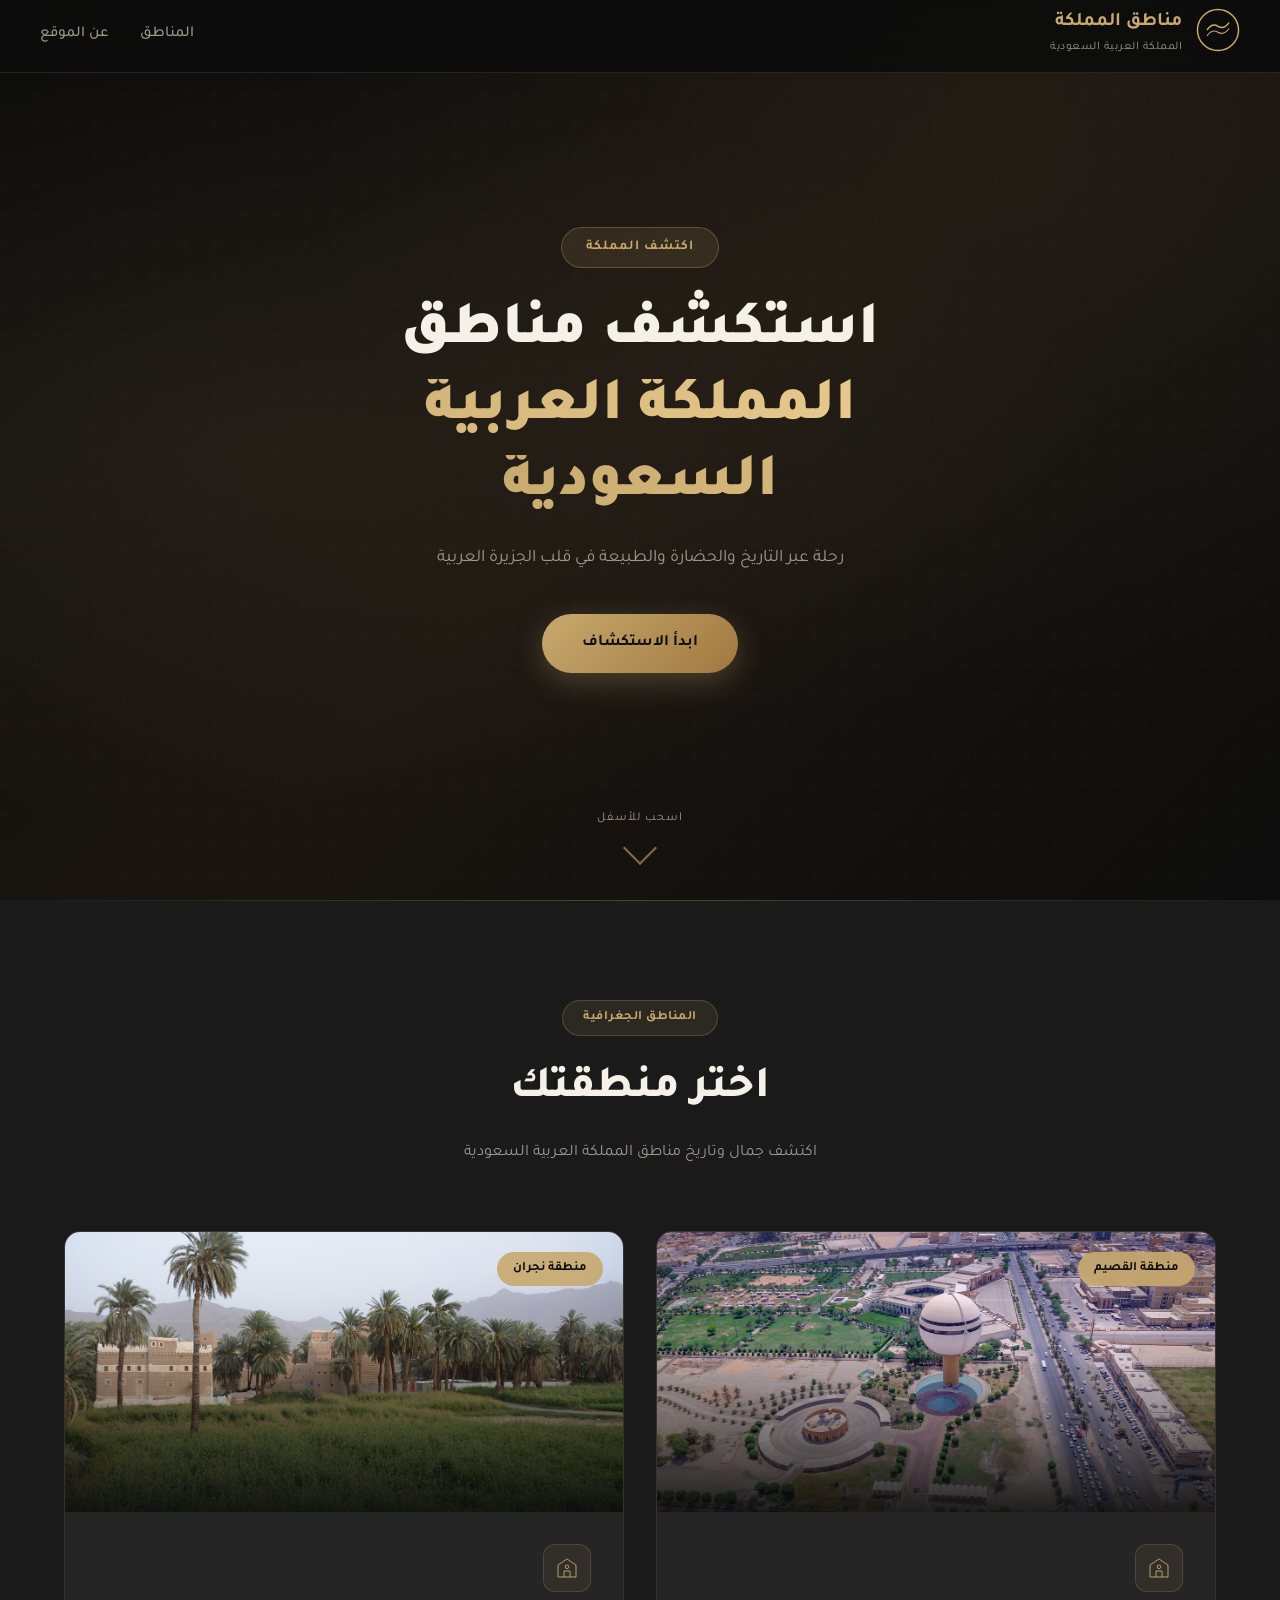
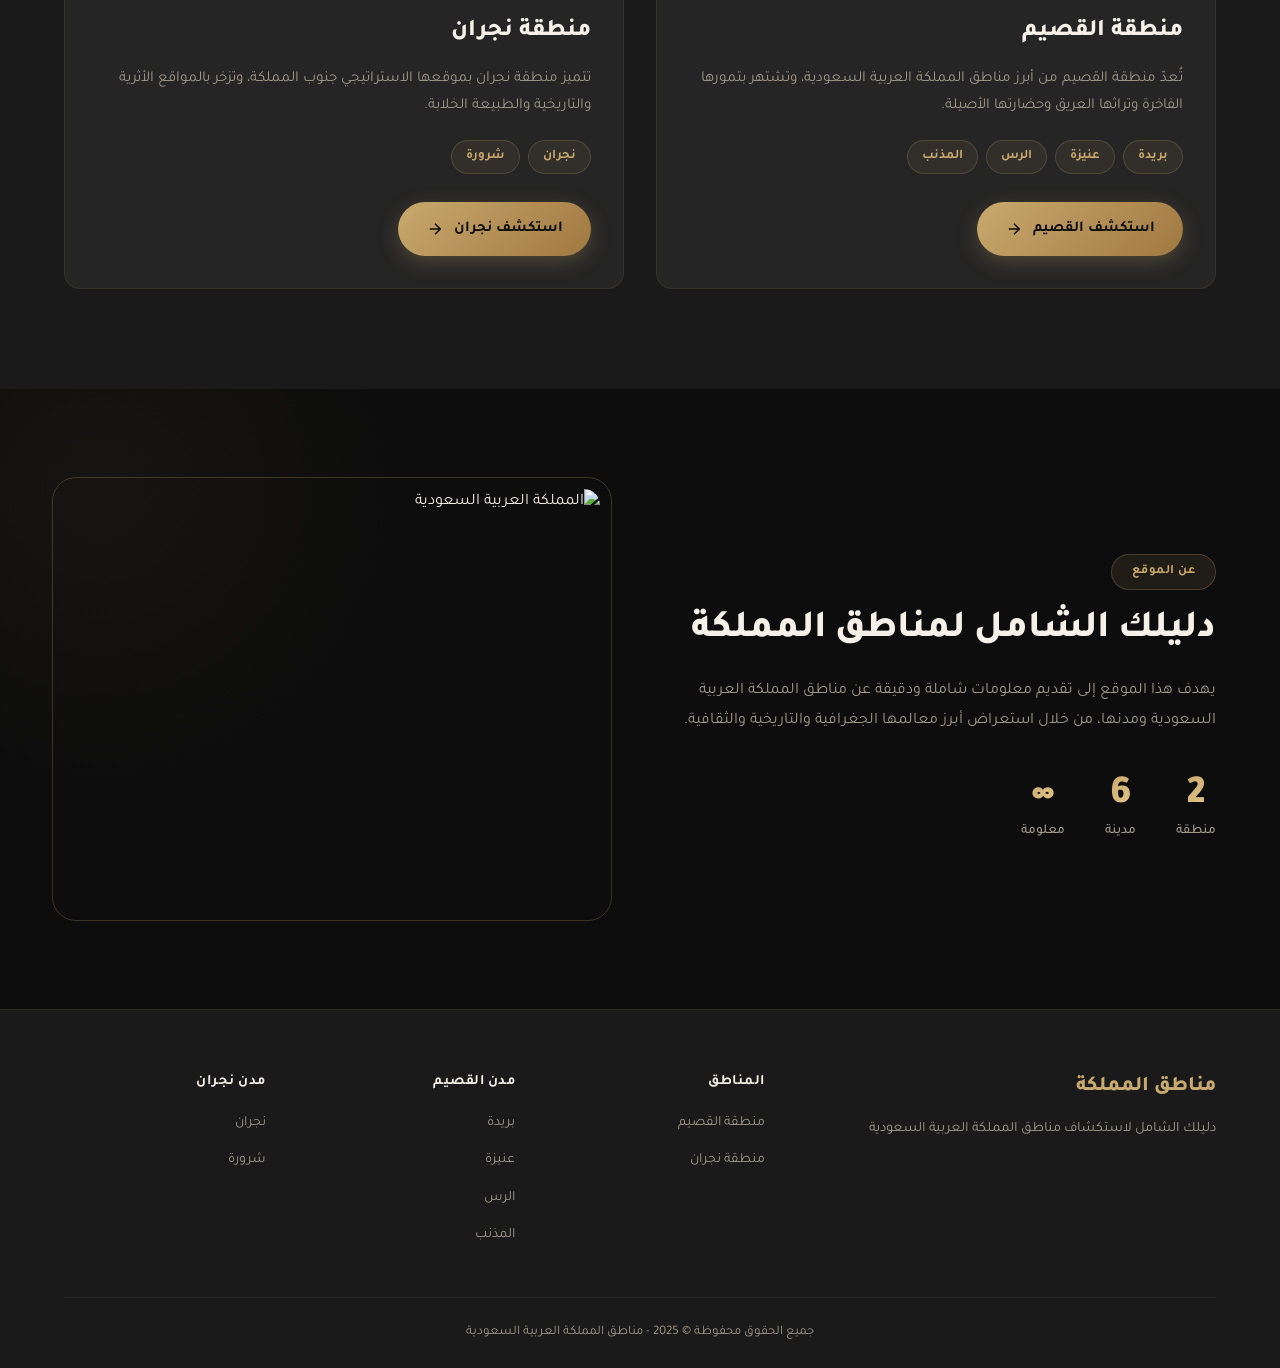
==== commit a480117c: "Update index.html" ====
--- a/index.html
+++ b/index.html
@@ -63,7 +63,7 @@
                 <!-- القصيم -->
                 <div class="region-card" id="qassim-card">
                     <div class="card-image-wrapper">
-                        <img src="images/qassim.jpg" alt="منطقة القصيم" class="card-image">
+                        <img src="qassim.jpg" alt="منطقة القصيم" class="card-image">
                         <div class="card-overlay"></div>
                         <div class="region-badge">منطقة القصيم</div>
                     </div>
@@ -83,7 +83,7 @@
                             <span class="city-tag">الرس</span>
                             <span class="city-tag">المذنب</span>
                         </div>
-                        <a href="qassim/index.html" class="card-btn">
+                        <a href="index.html" class="card-btn">
                             استكشف القصيم
                             <svg viewBox="0 0 24 24" fill="none" stroke="currentColor" stroke-width="2">
                                 <path d="M19 12H5M12 5l-7 7 7 7"/>
@@ -95,7 +95,7 @@
                 <!-- نجران -->
                 <div class="region-card" id="najran-card">
                     <div class="card-image-wrapper">
-                        <img src="images/najran_region.jpg" alt="منطقة نجران" class="card-image">
+                        <img src="najran_region.jpg" alt="منطقة نجران" class="card-image">
                         <div class="card-overlay"></div>
                         <div class="region-badge">منطقة نجران</div>
                     </div>
@@ -113,7 +113,7 @@
                             <span class="city-tag">نجران</span>
                             <span class="city-tag">شرورة</span>
                         </div>
-                        <a href="najran/index.html" class="card-btn">
+                        <a href="index.html" class="card-btn">
                             استكشف نجران
                             <svg viewBox="0 0 24 24" fill="none" stroke="currentColor" stroke-width="2">
                                 <path d="M19 12H5M12 5l-7 7 7 7"/>
@@ -168,24 +168,24 @@
                 <div class="footer-links">
                     <h4>المناطق</h4>
                     <ul>
-                        <li><a href="qassim/index.html">منطقة القصيم</a></li>
-                        <li><a href="najran/index.html">منطقة نجران</a></li>
+                        <li><a href="index.html">منطقة القصيم</a></li>
+                        <li><a href="index.html">منطقة نجران</a></li>
                     </ul>
                 </div>
                 <div class="footer-links">
                     <h4>مدن القصيم</h4>
                     <ul>
-                        <li><a href="qassim/buraidah.html">بريدة</a></li>
-                        <li><a href="qassim/unaizah.html">عنيزة</a></li>
-                        <li><a href="qassim/alrass.html">الرس</a></li>
-                        <li><a href="qassim/almithnab.html">المذنب</a></li>
+                        <li><a href="buraidah.html">بريدة</a></li>
+                        <li><a href="unaizah.html">عنيزة</a></li>
+                        <li><a href="alrass.html">الرس</a></li>
+                        <li><a href="almithnab.html">المذنب</a></li>
                     </ul>
                 </div>
                 <div class="footer-links">
                     <h4>مدن نجران</h4>
                     <ul>
-                        <li><a href="najran/najran-city.html">نجران</a></li>
-                        <li><a href="najran/sharurah.html">شرورة</a></li>
+                        <li><a href="najran-city.html">نجران</a></li>
+                        <li><a href="sharurah.html">شرورة</a></li>
                     </ul>
                 </div>
             </div>
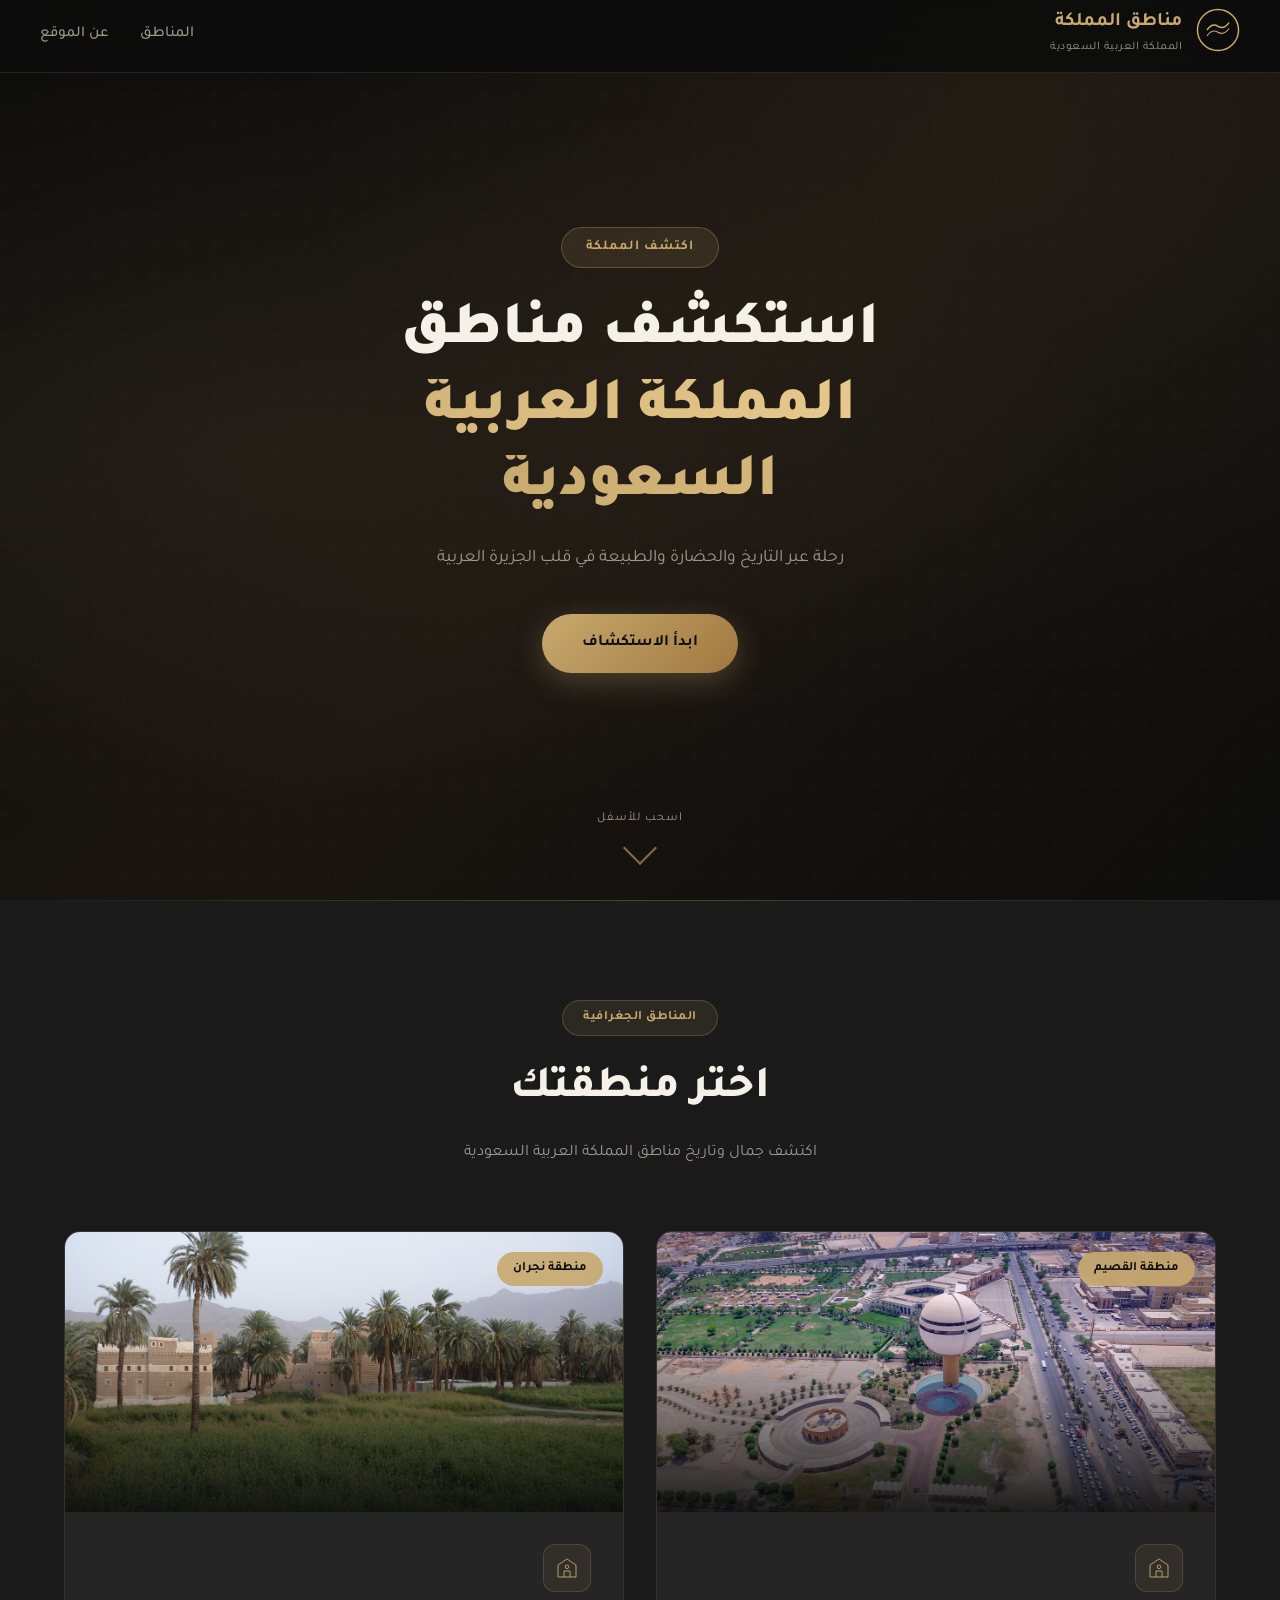
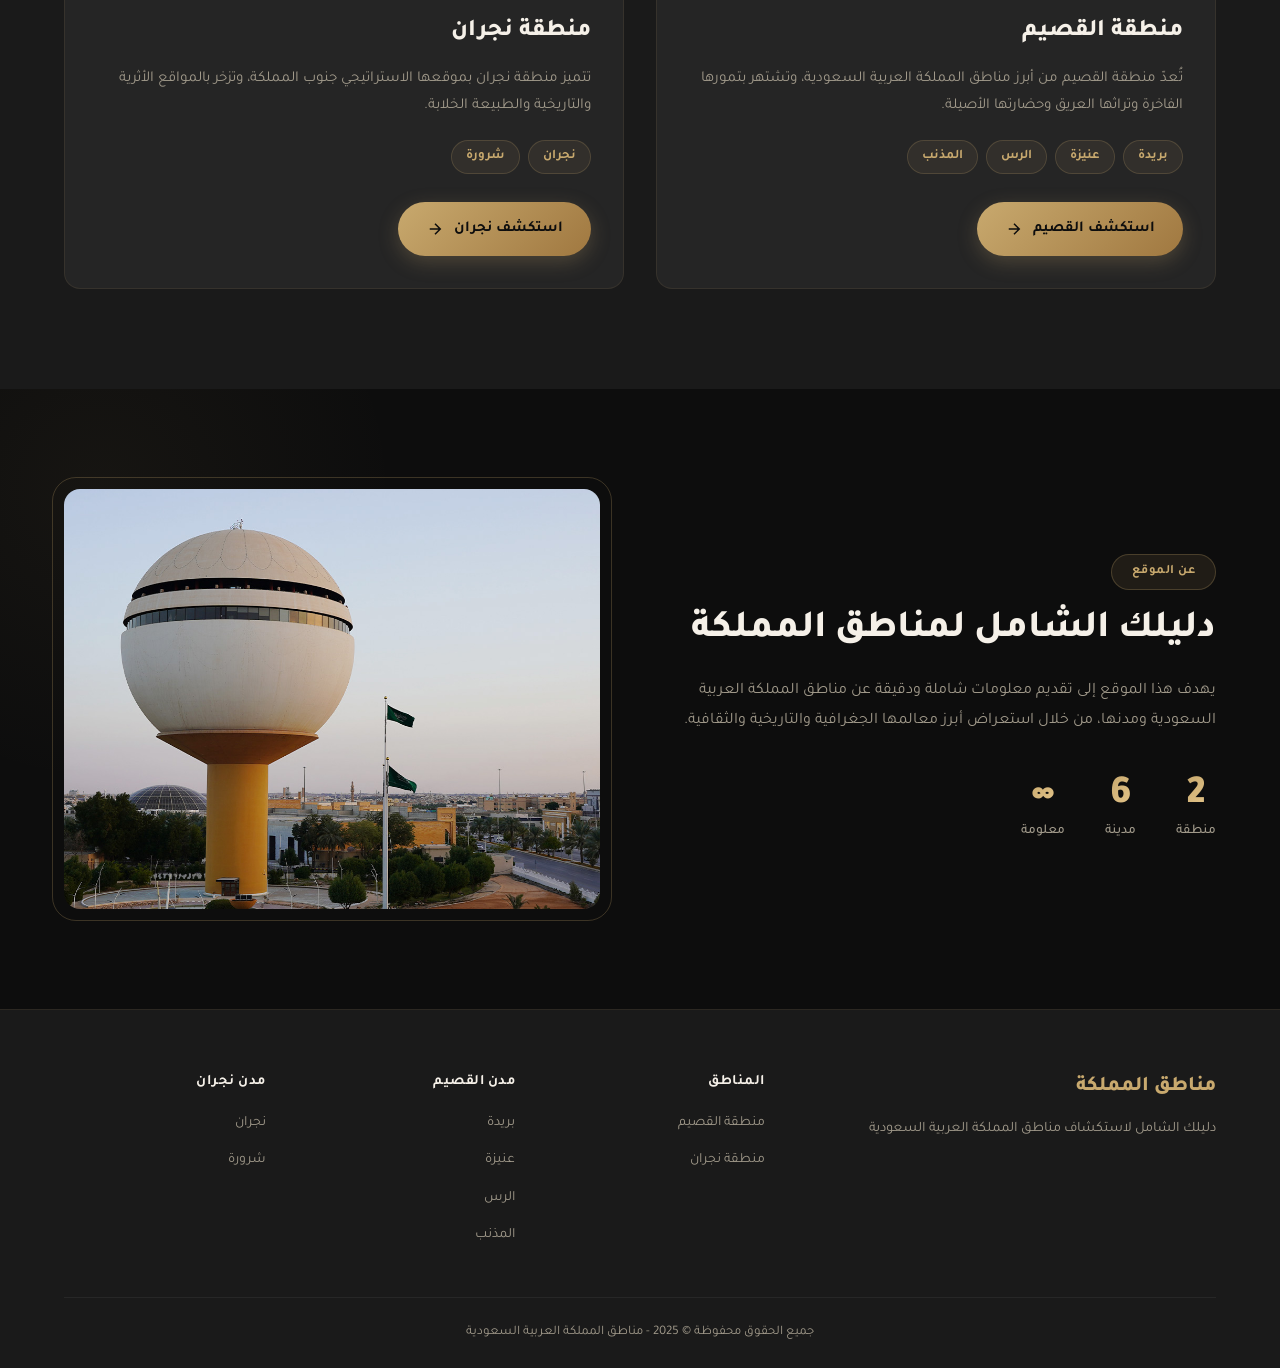
==== commit d349c3bd: "Update index.html" ====
--- a/index.html
+++ b/index.html
@@ -150,7 +150,7 @@
                     </div>
                 </div>
                 <div class="about-image">
-                    <img src="images/buraidah.jpg" alt="المملكة العربية السعودية">
+                    <img src="buraidah.jpg" alt="المملكة العربية السعودية">
                     <div class="image-frame"></div>
                 </div>
             </div>
